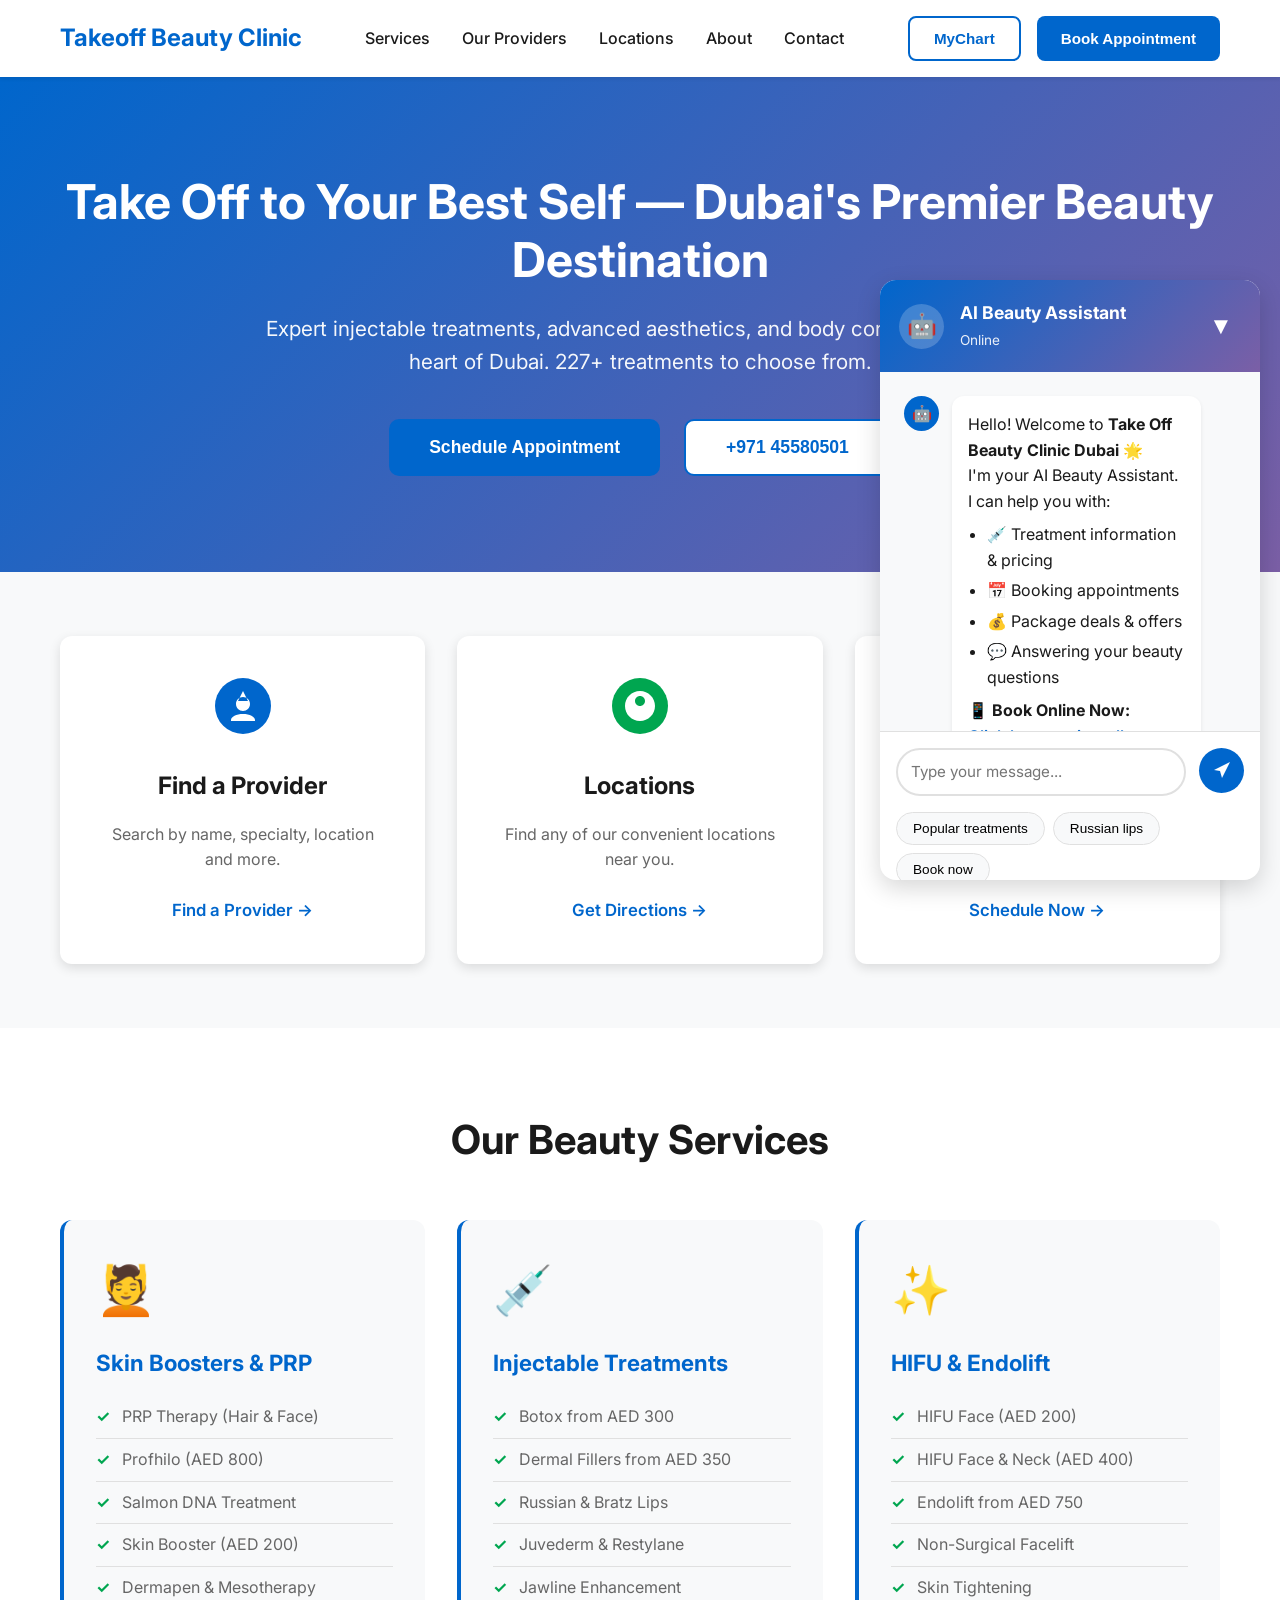
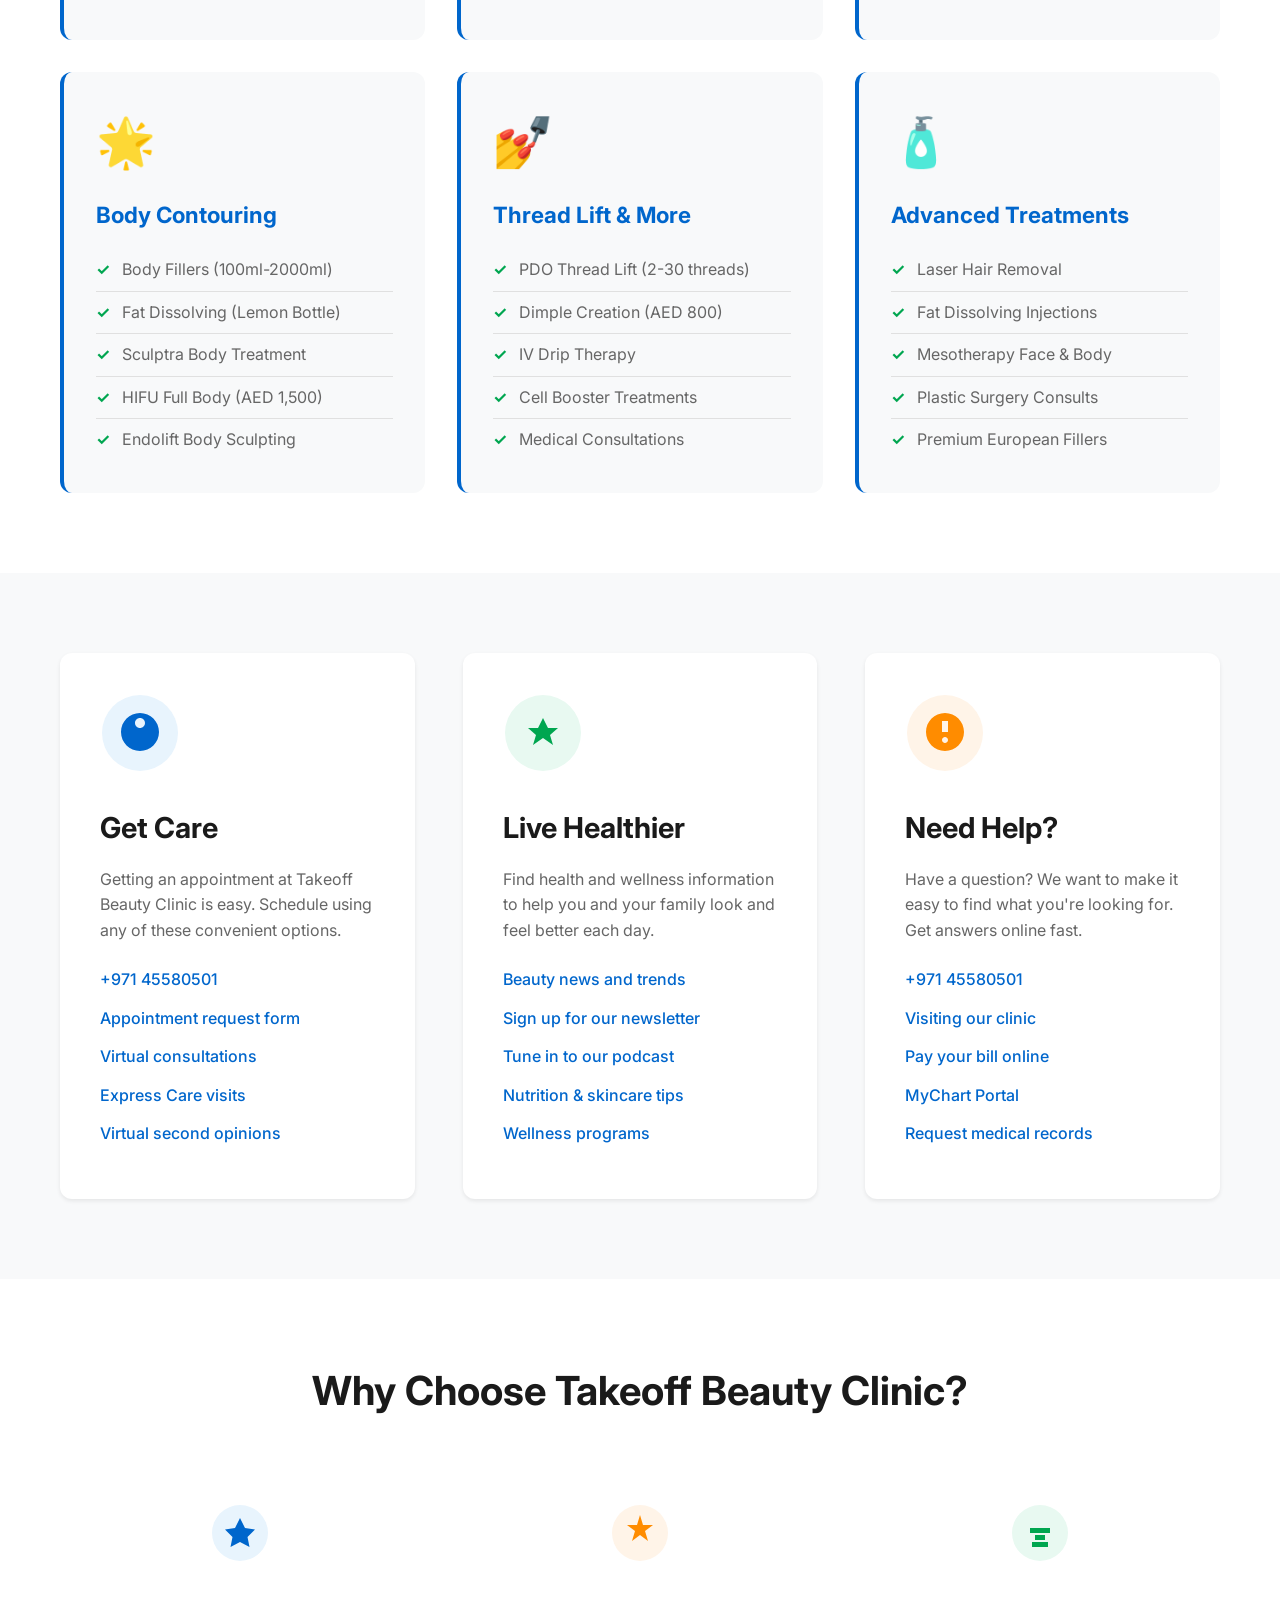
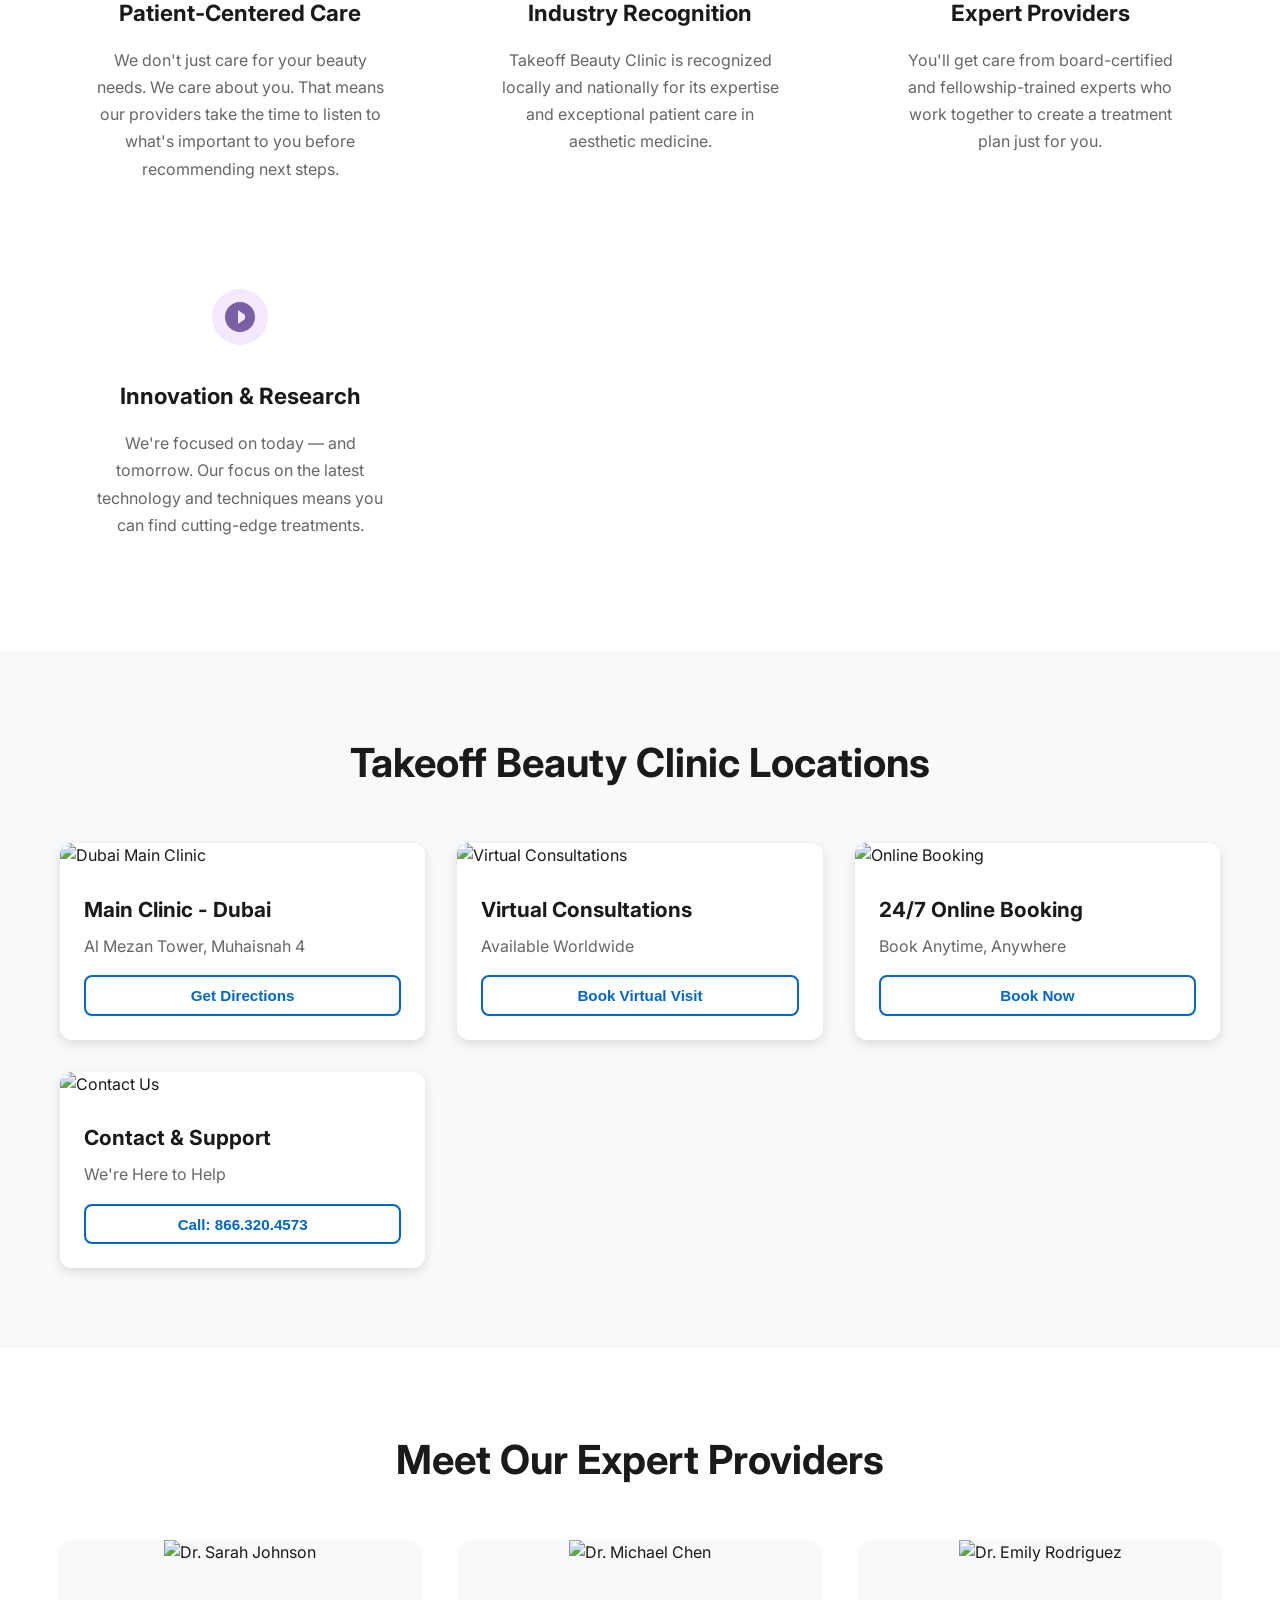
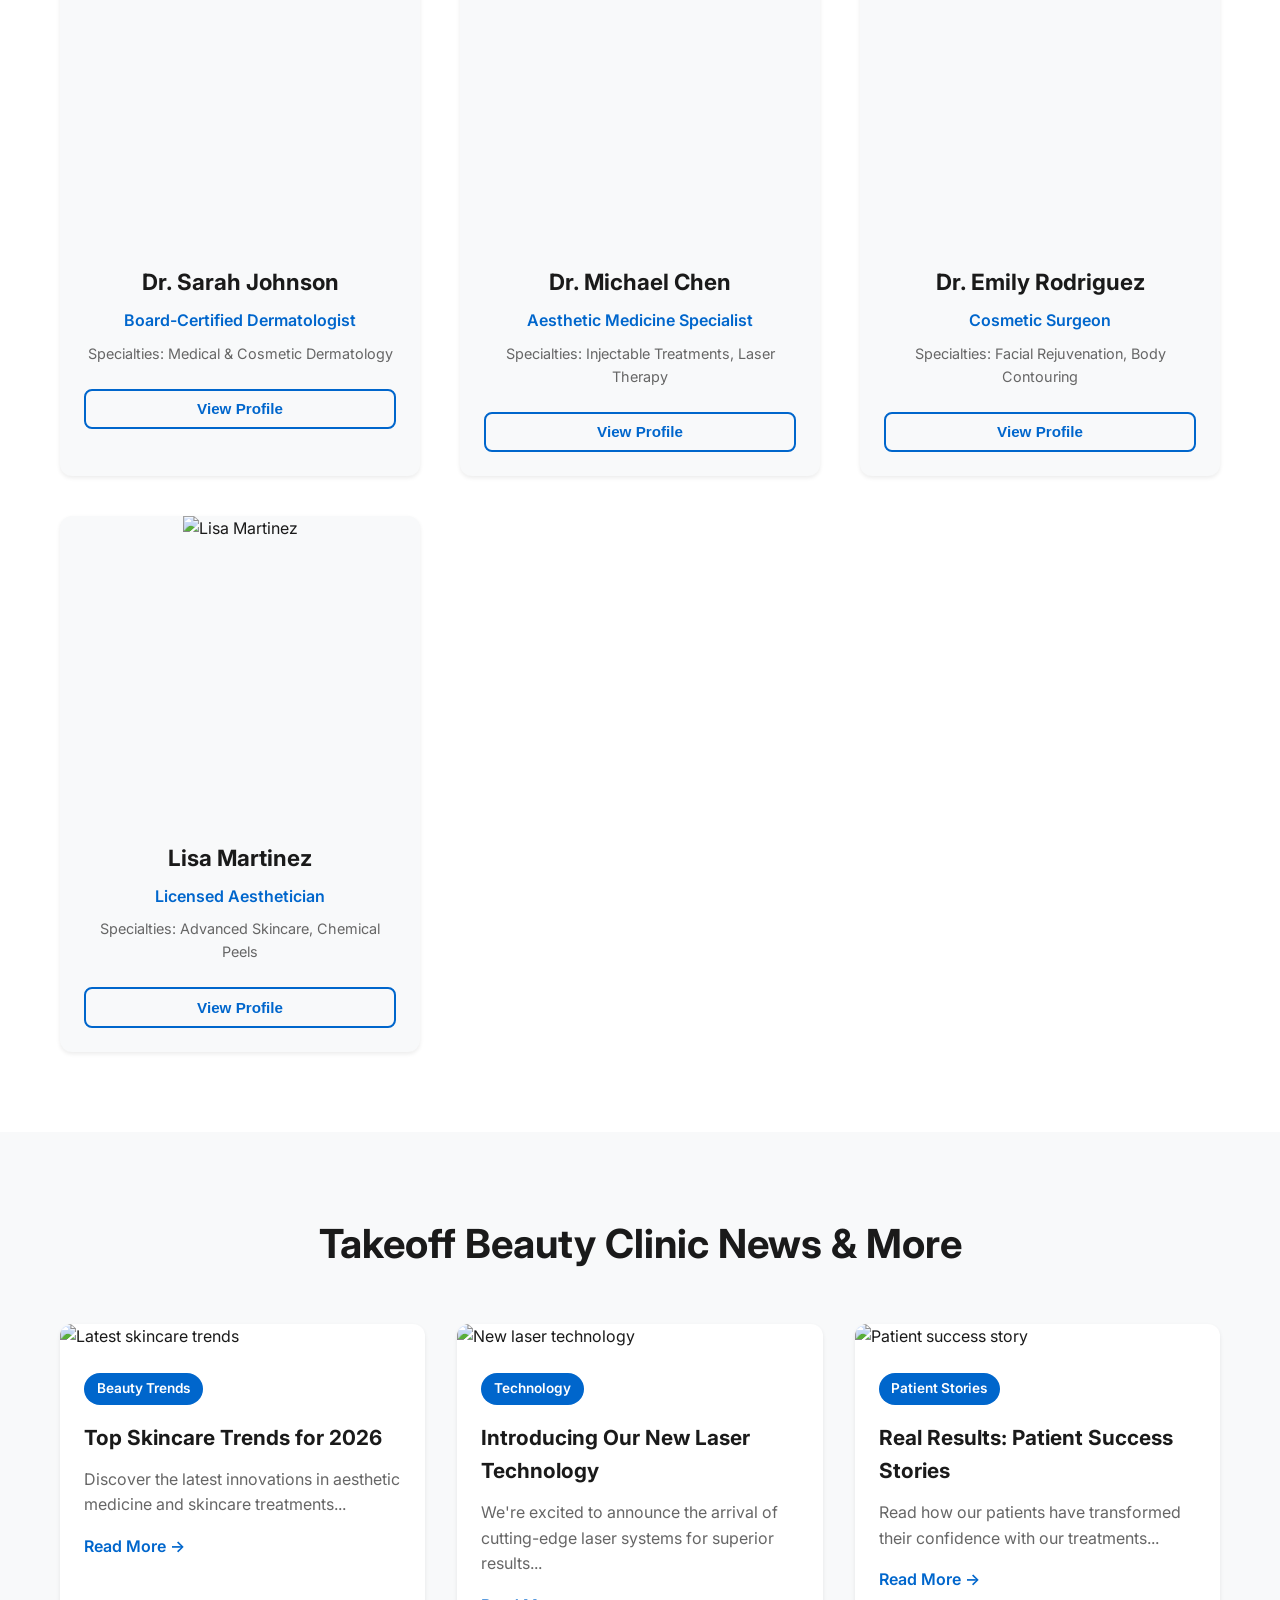
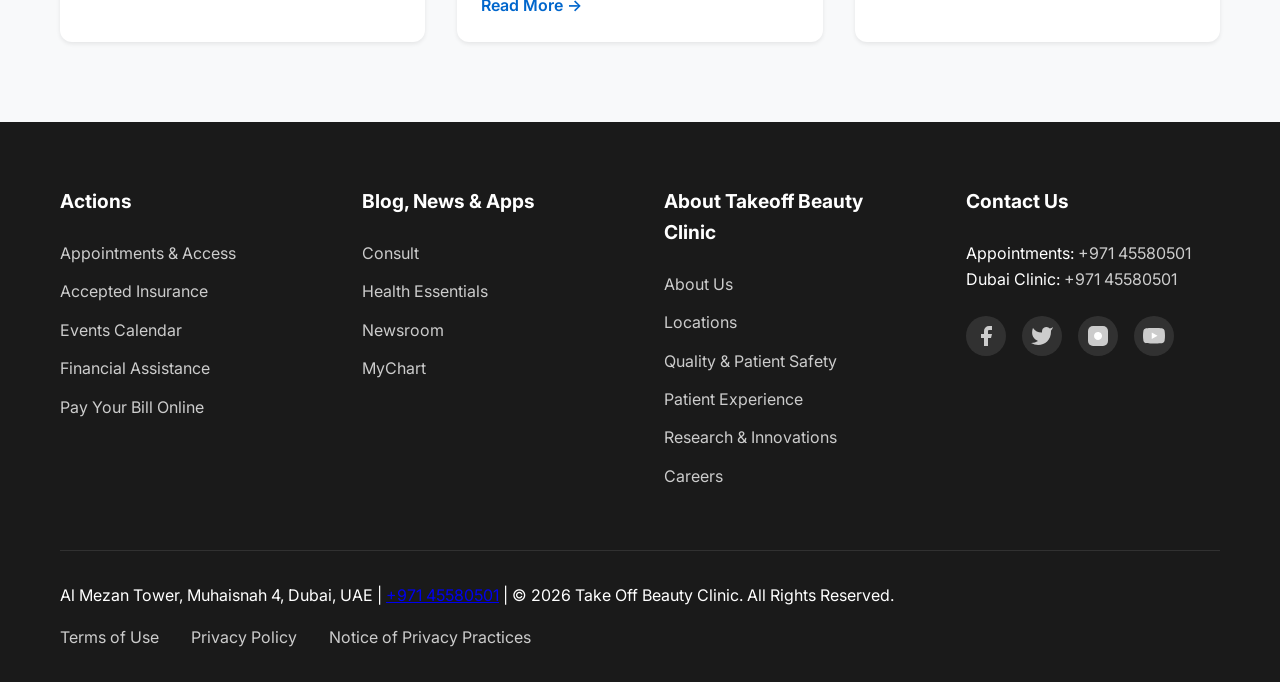
==== index.html @ 8cad39cf "Update phone number to +971 45580501" ====
<!DOCTYPE html>
<html lang="en">
<head>
    <meta charset="UTF-8">
    <meta name="viewport" content="width=device-width, initial-scale=1.0">
    <title>Takeoff Beauty Clinic - We're here when you need us</title>
    <link rel="stylesheet" href="styles.css">
    <link rel="preconnect" href="https://fonts.googleapis.com">
    <link rel="preconnect" href="https://fonts.gstatic.com" crossorigin>
    <link href="https://fonts.googleapis.com/css2?family=Inter:wght@300;400;500;600;700&display=swap" rel="stylesheet">
</head>
<body>
    <!-- Header -->
    <header class="header">
        <div class="container">
            <div class="header-content">
                <div class="logo">
                    <h1>Takeoff Beauty Clinic</h1>
                </div>
                <nav class="nav">
                    <ul>
                        <li><a href="#services">Services</a></li>
                        <li><a href="#providers">Our Providers</a></li>
                        <li><a href="#locations">Locations</a></li>
                        <li><a href="#about">About</a></li>
                        <li><a href="#contact">Contact</a></li>
                    </ul>
                </nav>
                <div class="header-actions">
                    <button class="btn-secondary" onclick="openMyChart()">MyChart</button>
                    <button class="btn-primary" onclick="openAppointmentForm()">Book Appointment</button>
                </div>
                <button class="mobile-menu-toggle" onclick="toggleMobileMenu()">
                    <span></span>
                    <span></span>
                    <span></span>
                </button>
            </div>
        </div>
    </header>

    <!-- Hero Section -->
    <section class="hero">
        <div class="container">
            <div class="hero-content">
                <h2 class="hero-title">Take Off to Your Best Self — Dubai's Premier Beauty Destination</h2>
                <p class="hero-subtitle">Expert injectable treatments, advanced aesthetics, and body contouring in the heart of Dubai. 227+ treatments to choose from.</p>
                <div class="hero-actions">
                    <button class="btn-primary-large" onclick="openAppointmentForm()">Schedule Appointment</button>
                    <button class="btn-secondary-large" onclick="callClinic()">+971 45580501</button>
                </div>
            </div>
        </div>
    </section>

    <!-- Quick Access Cards -->
    <section class="quick-access">
        <div class="container">
            <div class="cards-grid">
                <div class="access-card">
                    <div class="card-icon">
                        <svg width="60" height="60" viewBox="0 0 60 60" fill="none">
                            <circle cx="30" cy="30" r="28" fill="#0066CC"/>
                            <path d="M30 15L35 25H25L30 15Z M30 35C33.866 35 37 31.866 37 28C37 24.134 33.866 21 30 21C26.134 21 23 24.134 23 28C23 31.866 26.134 35 30 35Z M30 38C23.373 38 18 40.686 18 44V45H42V44C42 40.686 36.627 38 30 38Z" fill="white"/>
                        </svg>
                    </div>
                    <h3>Find a Provider</h3>
                    <p>Search by name, specialty, location and more.</p>
                    <a href="#providers" class="card-link">Find a Provider →</a>
                </div>

                <div class="access-card">
                    <div class="card-icon">
                        <svg width="60" height="60" viewBox="0 0 60 60" fill="none">
                            <circle cx="30" cy="30" r="28" fill="#00A650"/>
                            <path d="M30 15C21.716 15 15 21.716 15 30C15 38.284 21.716 45 30 45C38.284 45 45 38.284 45 30C45 21.716 38.284 15 30 15ZM30 20C32.761 20 35 22.239 35 25C35 27.761 32.761 30 30 30C27.239 30 25 27.761 25 25C25 22.239 27.239 20 30 20Z" fill="white"/>
                        </svg>
                    </div>
                    <h3>Locations</h3>
                    <p>Find any of our convenient locations near you.</p>
                    <a href="#locations" class="card-link">Get Directions →</a>
                </div>

                <div class="access-card">
                    <div class="card-icon">
                        <svg width="60" height="60" viewBox="0 0 60 60" fill="none">
                            <circle cx="30" cy="30" r="28" fill="#7B5FA6"/>
                            <path d="M25 18H35C36.105 18 37 18.895 37 20V40C37 41.105 36.105 42 35 42H25C23.895 42 23 41.105 23 40V20C23 18.895 23.895 18 25 18ZM30 38C31.105 38 32 37.105 32 36C32 34.895 31.105 34 30 34C28.895 34 28 34.895 28 36C28 37.105 28.895 38 30 38Z" fill="white"/>
                        </svg>
                    </div>
                    <h3>Appointments</h3>
                    <p>Get the in-person or virtual care you need.</p>
                    <a href="#" class="card-link" onclick="openAppointmentForm()">Schedule Now →</a>
                </div>
            </div>
        </div>
    </section>

    <!-- Services Section -->
    <section id="services" class="services-section">
        <div class="container">
            <h2 class="section-title">Our Beauty Services</h2>
            <div class="services-grid">
                <div class="service-card">
                    <div class="service-icon">💆</div>
                    <h3>Skin Boosters & PRP</h3>
                    <ul>
                        <li>PRP Therapy (Hair & Face)</li>
                        <li>Profhilo (AED 800)</li>
                        <li>Salmon DNA Treatment</li>
                        <li>Skin Booster (AED 200)</li>
                        <li>Dermapen & Mesotherapy</li>
                    </ul>
                </div>

                <div class="service-card">
                    <div class="service-icon">💉</div>
                    <h3>Injectable Treatments</h3>
                    <ul>
                        <li>Botox from AED 300</li>
                        <li>Dermal Fillers from AED 350</li>
                        <li>Russian & Bratz Lips</li>
                        <li>Juvederm & Restylane</li>
                        <li>Jawline Enhancement</li>
                    </ul>
                </div>

                <div class="service-card">
                    <div class="service-icon">✨</div>
                    <h3>HIFU & Endolift</h3>
                    <ul>
                        <li>HIFU Face (AED 200)</li>
                        <li>HIFU Face & Neck (AED 400)</li>
                        <li>Endolift from AED 750</li>
                        <li>Non-Surgical Facelift</li>
                        <li>Skin Tightening</li>
                    </ul>
                </div>

                <div class="service-card">
                    <div class="service-icon">🌟</div>
                    <h3>Body Contouring</h3>
                    <ul>
                        <li>Body Fillers (100ml-2000ml)</li>
                        <li>Fat Dissolving (Lemon Bottle)</li>
                        <li>Sculptra Body Treatment</li>
                        <li>HIFU Full Body (AED 1,500)</li>
                        <li>Endolift Body Sculpting</li>
                    </ul>
                </div>

                <div class="service-card">
                    <div class="service-icon">💅</div>
                    <h3>Thread Lift & More</h3>
                    <ul>
                        <li>PDO Thread Lift (2-30 threads)</li>
                        <li>Dimple Creation (AED 800)</li>
                        <li>IV Drip Therapy</li>
                        <li>Cell Booster Treatments</li>
                        <li>Medical Consultations</li>
                    </ul>
                </div>

                <div class="service-card">
                    <div class="service-icon">🧴</div>
                    <h3>Advanced Treatments</h3>
                    <ul>
                        <li>Laser Hair Removal</li>
                        <li>Fat Dissolving Injections</li>
                        <li>Mesotherapy Face & Body</li>
                        <li>Plastic Surgery Consults</li>
                        <li>Premium European Fillers</li>
                    </ul>
                </div>
            </div>
        </div>
    </section>

    <!-- Care Options Section -->
    <section class="care-options">
        <div class="container">
            <div class="care-grid">
                <div class="care-card">
                    <div class="care-icon appointments">
                        <svg width="80" height="80" viewBox="0 0 80 80" fill="none">
                            <circle cx="40" cy="40" r="38" fill="#E8F4FD"/>
                            <path d="M40 20C29.507 20 21 28.507 21 39C21 49.493 29.507 58 40 58C50.493 58 59 49.493 59 39C59 28.507 50.493 20 40 20ZM40 25C42.761 25 45 27.239 45 30C45 32.761 42.761 35 40 35C37.239 35 35 32.761 35 30C35 27.239 37.239 25 40 25Z" fill="#0066CC"/>
                        </svg>
                    </div>
                    <h3>Get Care</h3>
                    <p>Getting an appointment at Takeoff Beauty Clinic is easy. Schedule using any of these convenient options.</p>
                    <ul class="care-links">
                        <li><a href="tel:+971455805011">+971 45580501</a></li>
                        <li><a href="#" onclick="openAppointmentForm()">Appointment request form</a></li>
                        <li><a href="#virtual">Virtual consultations</a></li>
                        <li><a href="#express">Express Care visits</a></li>
                        <li><a href="#second-opinion">Virtual second opinions</a></li>
                    </ul>
                </div>

                <div class="care-card">
                    <div class="care-icon health">
                        <svg width="80" height="80" viewBox="0 0 80 80" fill="none">
                            <circle cx="40" cy="40" r="38" fill="#E8F9F1"/>
                            <path d="M40 25L45 35L55 35L47 42L50 52L40 45L30 52L33 42L25 35L35 35L40 25Z" fill="#00A650"/>
                        </svg>
                    </div>
                    <h3>Live Healthier</h3>
                    <p>Find health and wellness information to help you and your family look and feel better each day.</p>
                    <ul class="care-links">
                        <li><a href="#blog">Beauty news and trends</a></li>
                        <li><a href="#newsletter">Sign up for our newsletter</a></li>
                        <li><a href="#podcast">Tune in to our podcast</a></li>
                        <li><a href="#nutrition">Nutrition & skincare tips</a></li>
                        <li><a href="#wellness">Wellness programs</a></li>
                    </ul>
                </div>

                <div class="care-card">
                    <div class="care-icon help">
                        <svg width="80" height="80" viewBox="0 0 80 80" fill="none">
                            <circle cx="40" cy="40" r="38" fill="#FFF4E8"/>
                            <path d="M40 20C29.507 20 21 28.507 21 39C21 49.493 29.507 58 40 58C50.493 58 59 49.493 59 39C59 28.507 50.493 20 40 20ZM40 50C38.343 50 37 48.657 37 47C37 45.343 38.343 44 40 44C41.657 44 43 45.343 43 47C43 48.657 41.657 50 40 50ZM43 39H37V28H43V39Z" fill="#FF8C00"/>
                        </svg>
                    </div>
                    <h3>Need Help?</h3>
                    <p>Have a question? We want to make it easy to find what you're looking for. Get answers online fast.</p>
                    <ul class="care-links">
                        <li><a href="tel:+971455805011">+971 45580501</a></li>
                        <li><a href="#visit">Visiting our clinic</a></li>
                        <li><a href="#payment">Pay your bill online</a></li>
                        <li><a href="#mychart">MyChart Portal</a></li>
                        <li><a href="#records">Request medical records</a></li>
                    </ul>
                </div>
            </div>
        </div>
    </section>

    <!-- Why Choose Us Section -->
    <section class="why-choose">
        <div class="container">
            <h2 class="section-title">Why Choose Takeoff Beauty Clinic?</h2>
            <div class="features-grid">
                <div class="feature-card">
                    <div class="feature-icon">
                        <svg width="60" height="60" viewBox="0 0 60 60" fill="none">
                            <circle cx="30" cy="30" r="28" fill="#E8F4FD"/>
                            <path d="M30 15L35 25L45 26.5L37.5 34L39.5 44L30 39L20.5 44L22.5 34L15 26.5L25 25L30 15Z" fill="#0066CC"/>
                        </svg>
                    </div>
                    <h3>Patient-Centered Care</h3>
                    <p>We don't just care for your beauty needs. We care about you. That means our providers take the time to listen to what's important to you before recommending next steps.</p>
                </div>

                <div class="feature-card">
                    <div class="feature-icon">
                        <svg width="60" height="60" viewBox="0 0 60 60" fill="none">
                            <circle cx="30" cy="30" r="28" fill="#FFF4E8"/>
                            <path d="M30 12L33 22H43L35 28L38 38L30 32L22 38L25 28L17 22H27L30 12Z" fill="#FF8C00"/>
                        </svg>
                    </div>
                    <h3>Industry Recognition</h3>
                    <p>Takeoff Beauty Clinic is recognized locally and nationally for its expertise and exceptional patient care in aesthetic medicine.</p>
                </div>

                <div class="feature-card">
                    <div class="feature-icon">
                        <svg width="60" height="60" viewBox="0 0 60 60" fill="none">
                            <circle cx="30" cy="30" r="28" fill="#E8F9F1"/>
                            <path d="M20 25H40V30H20V25ZM25 32H35V37H25V32ZM22 39H38V44H22V39Z" fill="#00A650"/>
                        </svg>
                    </div>
                    <h3>Expert Providers</h3>
                    <p>You'll get care from board-certified and fellowship-trained experts who work together to create a treatment plan just for you.</p>
                </div>

                <div class="feature-card">
                    <div class="feature-icon">
                        <svg width="60" height="60" viewBox="0 0 60 60" fill="none">
                            <circle cx="30" cy="30" r="28" fill="#F3E8FD"/>
                            <path d="M30 15C21.716 15 15 21.716 15 30C15 38.284 21.716 45 30 45C38.284 45 45 38.284 45 30C45 21.716 38.284 15 30 15ZM35 32L28 37V23L35 28V32Z" fill="#7B5FA6"/>
                        </svg>
                    </div>
                    <h3>Innovation & Research</h3>
                    <p>We're focused on today — and tomorrow. Our focus on the latest technology and techniques means you can find cutting-edge treatments.</p>
                </div>
            </div>
        </div>
    </section>

    <!-- Locations Section -->
    <section id="locations" class="locations-section">
        <div class="container">
            <h2 class="section-title">Takeoff Beauty Clinic Locations</h2>
            <div class="locations-grid">
                <div class="location-card">
                    <img src="https://images.unsplash.com/photo-1512453979798-5ea266f8880c?w=400&h=300&fit=crop" alt="Dubai Main Clinic">
                    <h3>Main Clinic - Dubai</h3>
                    <p>Al Mezan Tower, Muhaisnah 4</p>
                    <button class="btn-outline" onclick="window.open('https://maps.google.com/?q=Al+Mezan+Tower+Muhaisnah+4+Dubai')">Get Directions</button>
                </div>

                <div class="location-card">
                    <img src="https://images.unsplash.com/photo-1582407947304-fd86f028f716?w=400&h=300&fit=crop" alt="Virtual Consultations">
                    <h3>Virtual Consultations</h3>
                    <p>Available Worldwide</p>
                    <button class="btn-outline" onclick="window.open('https://www.fresha.com/book-now/confident-k2us4vvg/all-offer?share=true&pId=724577')">Book Virtual Visit</button>
                </div>

                <div class="location-card">
                    <img src="https://images.unsplash.com/photo-1519494026892-80bbd2d6fd0d?w=400&h=300&fit=crop" alt="Online Booking">
                    <h3>24/7 Online Booking</h3>
                    <p>Book Anytime, Anywhere</p>
                    <button class="btn-outline" onclick="window.open('https://www.fresha.com/book-now/confident-k2us4vvg/all-offer?share=true&pId=724577')">Book Now</button>
                </div>

                <div class="location-card">
                    <img src="https://images.unsplash.com/photo-1556742049-0cfed4f6a45d?w=400&h=300&fit=crop" alt="Contact Us">
                    <h3>Contact & Support</h3>
                    <p>We're Here to Help</p>
                    <button class="btn-outline" onclick="window.location.href='tel:8663204573'">Call: 866.320.4573</button>
                </div>
            </div>
        </div>
    </section>

    <!-- Providers Section -->
    <section id="providers" class="providers-section">
        <div class="container">
            <h2 class="section-title">Meet Our Expert Providers</h2>
            <div class="providers-grid">
                <div class="provider-card">
                    <div class="provider-image">
                        <img src="https://images.unsplash.com/photo-1559839734-2b71ea197ec2?w=300&h=300&fit=crop" alt="Dr. Sarah Johnson">
                    </div>
                    <h3>Dr. Sarah Johnson</h3>
                    <p class="provider-title">Board-Certified Dermatologist</p>
                    <p class="provider-specialty">Specialties: Medical & Cosmetic Dermatology</p>
                    <button class="btn-outline">View Profile</button>
                </div>

                <div class="provider-card">
                    <div class="provider-image">
                        <img src="https://images.unsplash.com/photo-1612349317150-e413f6a5b16d?w=300&h=300&fit=crop" alt="Dr. Michael Chen">
                    </div>
                    <h3>Dr. Michael Chen</h3>
                    <p class="provider-title">Aesthetic Medicine Specialist</p>
                    <p class="provider-specialty">Specialties: Injectable Treatments, Laser Therapy</p>
                    <button class="btn-outline">View Profile</button>
                </div>

                <div class="provider-card">
                    <div class="provider-image">
                        <img src="https://images.unsplash.com/photo-1594824476967-48c8b964273f?w=300&h=300&fit=crop" alt="Dr. Emily Rodriguez">
                    </div>
                    <h3>Dr. Emily Rodriguez</h3>
                    <p class="provider-title">Cosmetic Surgeon</p>
                    <p class="provider-specialty">Specialties: Facial Rejuvenation, Body Contouring</p>
                    <button class="btn-outline">View Profile</button>
                </div>

                <div class="provider-card">
                    <div class="provider-image">
                        <img src="https://images.unsplash.com/photo-1622253692010-333f2da6031d?w=300&h=300&fit=crop" alt="Lisa Martinez">
                    </div>
                    <h3>Lisa Martinez</h3>
                    <p class="provider-title">Licensed Aesthetician</p>
                    <p class="provider-specialty">Specialties: Advanced Skincare, Chemical Peels</p>
                    <button class="btn-outline">View Profile</button>
                </div>
            </div>
        </div>
    </section>

    <!-- News Section -->
    <section class="news-section">
        <div class="container">
            <h2 class="section-title">Takeoff Beauty Clinic News & More</h2>
            <div class="news-grid">
                <article class="news-card">
                    <img src="https://images.unsplash.com/photo-1570172619644-dfd03ed5d881?w=400&h=250&fit=crop" alt="Latest skincare trends">
                    <div class="news-content">
                        <span class="news-category">Beauty Trends</span>
                        <h3>Top Skincare Trends for 2026</h3>
                        <p>Discover the latest innovations in aesthetic medicine and skincare treatments...</p>
                        <a href="#" class="news-link">Read More →</a>
                    </div>
                </article>

                <article class="news-card">
                    <img src="https://images.unsplash.com/photo-1552693673-1bf958298935?w=400&h=250&fit=crop" alt="New laser technology">
                    <div class="news-content">
                        <span class="news-category">Technology</span>
                        <h3>Introducing Our New Laser Technology</h3>
                        <p>We're excited to announce the arrival of cutting-edge laser systems for superior results...</p>
                        <a href="#" class="news-link">Read More →</a>
                    </div>
                </article>

                <article class="news-card">
                    <img src="https://images.unsplash.com/photo-1512290923902-8a9f81dc236c?w=400&h=250&fit=crop" alt="Patient success story">
                    <div class="news-content">
                        <span class="news-category">Patient Stories</span>
                        <h3>Real Results: Patient Success Stories</h3>
                        <p>Read how our patients have transformed their confidence with our treatments...</p>
                        <a href="#" class="news-link">Read More →</a>
                    </div>
                </article>
            </div>
        </div>
    </section>

    <!-- Footer -->
    <footer class="footer">
        <div class="container">
            <div class="footer-grid">
                <div class="footer-column">
                    <h4>Actions</h4>
                    <ul>
                        <li><a href="#appointments">Appointments & Access</a></li>
                        <li><a href="#insurance">Accepted Insurance</a></li>
                        <li><a href="#events">Events Calendar</a></li>
                        <li><a href="#financial">Financial Assistance</a></li>
                        <li><a href="#payment">Pay Your Bill Online</a></li>
                    </ul>
                </div>

                <div class="footer-column">
                    <h4>Blog, News & Apps</h4>
                    <ul>
                        <li><a href="#consult">Consult</a></li>
                        <li><a href="#health">Health Essentials</a></li>
                        <li><a href="#newsroom">Newsroom</a></li>
                        <li><a href="#mychart">MyChart</a></li>
                    </ul>
                </div>

                <div class="footer-column">
                    <h4>About Takeoff Beauty Clinic</h4>
                    <ul>
                        <li><a href="#about">About Us</a></li>
                        <li><a href="#locations">Locations</a></li>
                        <li><a href="#quality">Quality & Patient Safety</a></li>
                        <li><a href="#experience">Patient Experience</a></li>
                        <li><a href="#research">Research & Innovations</a></li>
                        <li><a href="#careers">Careers</a></li>
                    </ul>
                </div>

                <div class="footer-column">
                    <h4>Contact Us</h4>
                    <p>Appointments: <a href="tel:+971455805011">+971 45580501</a></p>
                    <p>Dubai Clinic: <a href="tel:+971455805011">+971 45580501</a></p>
                    <div class="social-links">
                        <a href="#" aria-label="Facebook">
                            <svg width="24" height="24" viewBox="0 0 24 24" fill="currentColor">
                                <path d="M18 2h-3a5 5 0 00-5 5v3H7v4h3v8h4v-8h3l1-4h-4V7a1 1 0 011-1h3z"/>
                            </svg>
                        </a>
                        <a href="#" aria-label="Twitter">
                            <svg width="24" height="24" viewBox="0 0 24 24" fill="currentColor">
                                <path d="M23 3a10.9 10.9 0 01-3.14 1.53 4.48 4.48 0 00-7.86 3v1A10.66 10.66 0 013 4s-4 9 5 13a11.64 11.64 0 01-7 2c9 5 20 0 20-11.5a4.5 4.5 0 00-.08-.83A7.72 7.72 0 0023 3z"/>
                            </svg>
                        </a>
                        <a href="#" aria-label="Instagram">
                            <svg width="24" height="24" viewBox="0 0 24 24" fill="currentColor">
                                <rect x="2" y="2" width="20" height="20" rx="5" ry="5"/>
                                <path d="M16 11.37A4 4 0 1112.63 8 4 4 0 0116 11.37z" fill="white"/>
                                <line x1="17.5" y1="6.5" x2="17.51" y2="6.5" stroke="white" stroke-width="2"/>
                            </svg>
                        </a>
                        <a href="#" aria-label="YouTube">
                            <svg width="24" height="24" viewBox="0 0 24 24" fill="currentColor">
                                <path d="M22.54 6.42a2.78 2.78 0 00-1.94-2C18.88 4 12 4 12 4s-6.88 0-8.6.46a2.78 2.78 0 00-1.94 2A29 29 0 001 11.75a29 29 0 00.46 5.33A2.78 2.78 0 003.4 19c1.72.46 8.6.46 8.6.46s6.88 0 8.6-.46a2.78 2.78 0 001.94-2 29 29 0 00.46-5.25 29 29 0 00-.46-5.33z"/>
                                <polygon points="9.75 15.02 15.5 11.75 9.75 8.48 9.75 15.02" fill="white"/>
                            </svg>
                        </a>
                    </div>
                </div>
            </div>
            
            <div class="footer-bottom">
                <p>Al Mezan Tower, Muhaisnah 4, Dubai, UAE | <a href="tel:+971455805011">+971 45580501</a> | &copy; 2026 Take Off Beauty Clinic. All Rights Reserved.</p>
                <div class="footer-legal">
                    <a href="#terms">Terms of Use</a>
                    <a href="#privacy">Privacy Policy</a>
                    <a href="#notice">Notice of Privacy Practices</a>
                </div>
            </div>
        </div>
    </footer>

    <!-- Appointment Modal -->
    <div id="appointmentModal" class="modal">
        <div class="modal-content">
            <span class="close" onclick="closeAppointmentForm()">&times;</span>
            <h2>Request an Appointment</h2>
            <form id="appointmentForm" onsubmit="handleAppointmentSubmit(event)">
                <div class="form-group">
                    <label for="name">Full Name *</label>
                    <input type="text" id="name" name="name" required>
                </div>
                
                <div class="form-group">
                    <label for="email">Email *</label>
                    <input type="email" id="email" name="email" required>
                </div>
                
                <div class="form-group">
                    <label for="phone">Phone Number *</label>
                    <input type="tel" id="phone" name="phone" required>
                </div>
                
                <div class="form-group">
                    <label for="service">Service Interested In *</label>
                    <select id="service" name="service" required>
                        <option value="">Select a service</option>
                        <option value="facial">Facial Treatments</option>
                        <option value="injectable">Injectable Treatments</option>
                        <option value="laser">Laser & Light Therapy</option>
                        <option value="body">Body Contouring</option>
                        <option value="medical">Medical Aesthetics</option>
                        <option value="skincare">Skincare Treatments</option>
                        <option value="consultation">General Consultation</option>
                    </select>
                </div>
                
                <div class="form-group">
                    <label for="date">Preferred Date</label>
                    <input type="date" id="date" name="date">
                </div>
                
                <div class="form-group">
                    <label for="message">Additional Notes</label>
                    <textarea id="message" name="message" rows="4"></textarea>
                </div>
                
                <button type="submit" class="btn-primary">Submit Request</button>
            </form>
        </div>
    </div>

    <!-- AI Chatbot -->
    <div id="chatbot" class="chatbot">
        <div class="chatbot-header" onclick="toggleChat()">
            <div class="chatbot-header-content">
                <div class="chatbot-avatar">🤖</div>
                <div>
                    <h4>AI Beauty Assistant</h4>
                    <span class="chatbot-status">Online</span>
                </div>
            </div>
            <button class="chatbot-toggle" id="chatToggle">
                <span class="chevron">▼</span>
            </button>
        </div>
        
        <div class="chatbot-body" id="chatbotBody">
            <div class="chat-messages" id="chatMessages">
                <div class="message bot-message">
                    <div class="message-avatar">🤖</div>
                    <div class="message-content">
                        <p>Hello! Welcome to <strong>Take Off Beauty Clinic Dubai</strong> 🌟</p>
                        <p>I'm your AI Beauty Assistant. I can help you with:</p>
                        <ul>
                            <li>💉 Treatment information & pricing</li>
                            <li>📅 Booking appointments</li>
                            <li>💰 Package deals & offers</li>
                            <li>💬 Answering your beauty questions</li>
                        </ul>
                        <p><strong>📱 Book Online Now:</strong><br>
                        <a href="https://www.fresha.com/book-now/confident-k2us4vvg/all-offer?share=true&pId=724577" target="_blank" style="color: #0066CC; font-weight: 600;">Click here to view all services & book instantly</a></p>
                        <p>How can I assist you today? 😊</p>
                    </div>
                </div>
            </div>
            
            <div class="chat-input-container">
                <input 
                    type="text" 
                    id="chatInput" 
                    class="chat-input" 
                    placeholder="Type your message..."
                    onkeypress="handleChatKeyPress(event)"
                >
                <button class="chat-send-btn" onclick="sendMessage()">
                    <svg width="20" height="20" viewBox="0 0 20 20" fill="currentColor">
                        <path d="M2 10L18 2L10 18L8 11L2 10Z"/>
                    </svg>
                </button>
            </div>
            
            <div class="quick-questions">
                <button class="quick-btn" onclick="askQuickQuestion('What are your most popular treatments?')">Popular treatments</button>
                <button class="quick-btn" onclick="askQuickQuestion('Russian lips pricing')">Russian lips</button>
                <button class="quick-btn" onclick="askQuickQuestion('Book appointment')">Book now</button>
            </div>
        </div>
    </div>

    <script src="script.js"></script>
</body>
</html>
---- styles.css ----
/* Reset and Base Styles */
* {
    margin: 0;
    padding: 0;
    box-sizing: border-box;
}

:root {
    --primary-color: #0066CC;
    --secondary-color: #00A650;
    --accent-color: #7B5FA6;
    --warning-color: #FF8C00;
    --dark-text: #1a1a1a;
    --light-text: #666666;
    --border-color: #e0e0e0;
    --background-light: #f8f9fa;
    --white: #ffffff;
    --shadow-sm: 0 2px 4px rgba(0,0,0,0.08);
    --shadow-md: 0 4px 12px rgba(0,0,0,0.12);
    --shadow-lg: 0 8px 24px rgba(0,0,0,0.16);
}

body {
    font-family: 'Inter', -apple-system, BlinkMacSystemFont, 'Segoe UI', Roboto, Oxygen, Ubuntu, sans-serif;
    color: var(--dark-text);
    line-height: 1.6;
    overflow-x: hidden;
}

.container {
    max-width: 1200px;
    margin: 0 auto;
    padding: 0 20px;
}

/* Header Styles */
.header {
    background: var(--white);
    box-shadow: var(--shadow-sm);
    position: sticky;
    top: 0;
    z-index: 1000;
    padding: 1rem 0;
}

.header-content {
    display: flex;
    justify-content: space-between;
    align-items: center;
}

.logo h1 {
    font-size: 1.5rem;
    color: var(--primary-color);
    font-weight: 700;
}

.nav ul {
    display: flex;
    list-style: none;
    gap: 2rem;
}

.nav a {
    text-decoration: none;
    color: var(--dark-text);
    font-weight: 500;
    transition: color 0.3s;
}

.nav a:hover {
    color: var(--primary-color);
}

.header-actions {
    display: flex;
    gap: 1rem;
}

.mobile-menu-toggle {
    display: none;
    flex-direction: column;
    gap: 5px;
    background: none;
    border: none;
    cursor: pointer;
}

.mobile-menu-toggle span {
    width: 25px;
    height: 3px;
    background: var(--dark-text);
    border-radius: 3px;
}

/* Button Styles */
.btn-primary, .btn-secondary, .btn-outline {
    padding: 0.75rem 1.5rem;
    border-radius: 8px;
    font-weight: 600;
    cursor: pointer;
    transition: all 0.3s;
    border: none;
    font-size: 0.95rem;
}

.btn-primary {
    background: var(--primary-color);
    color: var(--white);
}

.btn-primary:hover {
    background: #0052a3;
    transform: translateY(-2px);
    box-shadow: var(--shadow-md);
}

.btn-secondary {
    background: var(--white);
    color: var(--primary-color);
    border: 2px solid var(--primary-color);
}

.btn-secondary:hover {
    background: var(--primary-color);
    color: var(--white);
}

.btn-outline {
    background: transparent;
    color: var(--primary-color);
    border: 2px solid var(--primary-color);
    padding: 0.6rem 1.2rem;
}

.btn-outline:hover {
    background: var(--primary-color);
    color: var(--white);
}

.btn-primary-large, .btn-secondary-large {
    padding: 1rem 2.5rem;
    border-radius: 10px;
    font-weight: 600;
    cursor: pointer;
    transition: all 0.3s;
    border: none;
    font-size: 1.1rem;
}

.btn-primary-large {
    background: var(--primary-color);
    color: var(--white);
}

.btn-primary-large:hover {
    background: #0052a3;
    transform: translateY(-3px);
    box-shadow: var(--shadow-lg);
}

.btn-secondary-large {
    background: var(--white);
    color: var(--primary-color);
    border: 2px solid var(--primary-color);
}

.btn-secondary-large:hover {
    background: var(--primary-color);
    color: var(--white);
}

/* Hero Section */
.hero {
    background: linear-gradient(135deg, #0066CC 0%, #7B5FA6 100%);
    color: var(--white);
    padding: 6rem 0;
    text-align: center;
}

.hero-title {
    font-size: 3rem;
    font-weight: 700;
    margin-bottom: 1.5rem;
    line-height: 1.2;
}

.hero-subtitle {
    font-size: 1.3rem;
    margin-bottom: 2.5rem;
    opacity: 0.95;
    max-width: 800px;
    margin-left: auto;
    margin-right: auto;
}

.hero-actions {
    display: flex;
    gap: 1.5rem;
    justify-content: center;
    flex-wrap: wrap;
}

/* Quick Access Cards */
.quick-access {
    padding: 4rem 0;
    background: var(--background-light);
}

.cards-grid {
    display: grid;
    grid-template-columns: repeat(auto-fit, minmax(300px, 1fr));
    gap: 2rem;
}

.access-card {
    background: var(--white);
    padding: 2.5rem;
    border-radius: 12px;
    box-shadow: var(--shadow-md);
    transition: transform 0.3s, box-shadow 0.3s;
    text-align: center;
}

.access-card:hover {
    transform: translateY(-8px);
    box-shadow: var(--shadow-lg);
}

.card-icon {
    margin-bottom: 1.5rem;
}

.access-card h3 {
    font-size: 1.5rem;
    margin-bottom: 1rem;
    color: var(--dark-text);
}

.access-card p {
    color: var(--light-text);
    margin-bottom: 1.5rem;
}

.card-link {
    color: var(--primary-color);
    text-decoration: none;
    font-weight: 600;
    font-size: 1.05rem;
}

.card-link:hover {
    text-decoration: underline;
}

/* Services Section */
.services-section {
    padding: 5rem 0;
    background: var(--white);
}

.section-title {
    text-align: center;
    font-size: 2.5rem;
    margin-bottom: 3rem;
    color: var(--dark-text);
}

.services-grid {
    display: grid;
    grid-template-columns: repeat(auto-fit, minmax(300px, 1fr));
    gap: 2rem;
}

.service-card {
    background: var(--background-light);
    padding: 2rem;
    border-radius: 12px;
    border-left: 4px solid var(--primary-color);
    transition: all 0.3s;
}

.service-card:hover {
    transform: translateX(8px);
    box-shadow: var(--shadow-md);
}

.service-icon {
    font-size: 3rem;
    margin-bottom: 1rem;
}

.service-card h3 {
    font-size: 1.4rem;
    margin-bottom: 1rem;
    color: var(--primary-color);
}

.service-card ul {
    list-style: none;
    padding-left: 0;
}

.service-card li {
    padding: 0.5rem 0;
    color: var(--light-text);
    border-bottom: 1px solid var(--border-color);
}

.service-card li:last-child {
    border-bottom: none;
}

.service-card li:before {
    content: "✓ ";
    color: var(--secondary-color);
    font-weight: bold;
    margin-right: 0.5rem;
}

/* Care Options Section */
.care-options {
    padding: 5rem 0;
    background: var(--background-light);
}

.care-grid {
    display: grid;
    grid-template-columns: repeat(auto-fit, minmax(350px, 1fr));
    gap: 3rem;
}

.care-card {
    background: var(--white);
    padding: 2.5rem;
    border-radius: 12px;
    box-shadow: var(--shadow-sm);
}

.care-icon {
    margin-bottom: 1.5rem;
}

.care-card h3 {
    font-size: 1.8rem;
    margin-bottom: 1rem;
    color: var(--dark-text);
}

.care-card > p {
    color: var(--light-text);
    margin-bottom: 1.5rem;
}

.care-links {
    list-style: none;
    padding-left: 0;
}

.care-links li {
    margin-bottom: 0.8rem;
}

.care-links a {
    color: var(--primary-color);
    text-decoration: none;
    font-weight: 500;
}

.care-links a:hover {
    text-decoration: underline;
}

/* Why Choose Section */
.why-choose {
    padding: 5rem 0;
    background: var(--white);
}

.features-grid {
    display: grid;
    grid-template-columns: repeat(auto-fit, minmax(280px, 1fr));
    gap: 2.5rem;
}

.feature-card {
    text-align: center;
    padding: 2rem;
}

.feature-icon {
    margin-bottom: 1.5rem;
}

.feature-card h3 {
    font-size: 1.4rem;
    margin-bottom: 1rem;
    color: var(--dark-text);
}

.feature-card p {
    color: var(--light-text);
    line-height: 1.7;
}

/* Locations Section */
.locations-section {
    padding: 5rem 0;
    background: var(--background-light);
}

.locations-grid {
    display: grid;
    grid-template-columns: repeat(auto-fit, minmax(280px, 1fr));
    gap: 2rem;
}

.location-card {
    background: var(--white);
    border-radius: 12px;
    overflow: hidden;
    box-shadow: var(--shadow-md);
    transition: transform 0.3s;
}

.location-card:hover {
    transform: translateY(-8px);
}

.location-card img {
    width: 100%;
    height: 200px;
    object-fit: cover;
}

.location-card h3 {
    padding: 1.5rem 1.5rem 0.5rem;
    font-size: 1.3rem;
    color: var(--dark-text);
}

.location-card p {
    padding: 0 1.5rem 1rem;
    color: var(--light-text);
}

.location-card button {
    margin: 0 1.5rem 1.5rem;
    width: calc(100% - 3rem);
}

/* Providers Section */
.providers-section {
    padding: 5rem 0;
    background: var(--white);
}

.providers-grid {
    display: grid;
    grid-template-columns: repeat(auto-fit, minmax(280px, 1fr));
    gap: 2.5rem;
}

.provider-card {
    background: var(--background-light);
    border-radius: 12px;
    overflow: hidden;
    box-shadow: var(--shadow-sm);
    transition: all 0.3s;
    text-align: center;
}

.provider-card:hover {
    box-shadow: var(--shadow-lg);
    transform: translateY(-5px);
}

.provider-image {
    width: 100%;
    height: 300px;
    overflow: hidden;
}

.provider-image img {
    width: 100%;
    height: 100%;
    object-fit: cover;
}

.provider-card h3 {
    padding: 1.5rem 1.5rem 0.5rem;
    font-size: 1.4rem;
    color: var(--dark-text);
}

.provider-title {
    padding: 0 1.5rem;
    color: var(--primary-color);
    font-weight: 600;
    margin-bottom: 0.5rem;
}

.provider-specialty {
    padding: 0 1.5rem 1.5rem;
    color: var(--light-text);
    font-size: 0.9rem;
}

.provider-card button {
    margin: 0 1.5rem 1.5rem;
    width: calc(100% - 3rem);
}

/* News Section */
.news-section {
    padding: 5rem 0;
    background: var(--background-light);
}

.news-grid {
    display: grid;
    grid-template-columns: repeat(auto-fit, minmax(320px, 1fr));
    gap: 2rem;
}

.news-card {
    background: var(--white);
    border-radius: 12px;
    overflow: hidden;
    box-shadow: var(--shadow-sm);
    transition: all 0.3s;
}

.news-card:hover {
    box-shadow: var(--shadow-lg);
    transform: translateY(-5px);
}

.news-card img {
    width: 100%;
    height: 200px;
    object-fit: cover;
}

.news-content {
    padding: 1.5rem;
}

.news-category {
    display: inline-block;
    background: var(--primary-color);
    color: var(--white);
    padding: 0.3rem 0.8rem;
    border-radius: 20px;
    font-size: 0.85rem;
    font-weight: 600;
    margin-bottom: 1rem;
}

.news-card h3 {
    font-size: 1.3rem;
    margin-bottom: 0.8rem;
    color: var(--dark-text);
}

.news-card p {
    color: var(--light-text);
    margin-bottom: 1rem;
}

.news-link {
    color: var(--primary-color);
    text-decoration: none;
    font-weight: 600;
}

.news-link:hover {
    text-decoration: underline;
}

/* Footer */
.footer {
    background: #1a1a1a;
    color: var(--white);
    padding: 4rem 0 2rem;
}

.footer-grid {
    display: grid;
    grid-template-columns: repeat(auto-fit, minmax(250px, 1fr));
    gap: 3rem;
    margin-bottom: 3rem;
}

.footer-column h4 {
    margin-bottom: 1.5rem;
    font-size: 1.2rem;
}

.footer-column ul {
    list-style: none;
}

.footer-column li {
    margin-bottom: 0.8rem;
}

.footer-column a {
    color: #cccccc;
    text-decoration: none;
    transition: color 0.3s;
}

.footer-column a:hover {
    color: var(--white);
    text-decoration: underline;
}

.social-links {
    display: flex;
    gap: 1rem;
    margin-top: 1.5rem;
}

.social-links a {
    width: 40px;
    height: 40px;
    background: rgba(255, 255, 255, 0.1);
    border-radius: 50%;
    display: flex;
    align-items: center;
    justify-content: center;
    transition: all 0.3s;
}

.social-links a:hover {
    background: var(--primary-color);
    transform: translateY(-3px);
}

.footer-bottom {
    border-top: 1px solid rgba(255, 255, 255, 0.1);
    padding-top: 2rem;
    display: flex;
    justify-content: space-between;
    align-items: center;
    flex-wrap: wrap;
    gap: 1rem;
}

.footer-legal {
    display: flex;
    gap: 2rem;
}

.footer-legal a {
    color: #cccccc;
    text-decoration: none;
}

.footer-legal a:hover {
    color: var(--white);
}

/* Modal Styles */
.modal {
    display: none;
    position: fixed;
    z-index: 2000;
    left: 0;
    top: 0;
    width: 100%;
    height: 100%;
    background-color: rgba(0, 0, 0, 0.6);
    animation: fadeIn 0.3s;
}

@keyframes fadeIn {
    from { opacity: 0; }
    to { opacity: 1; }
}

.modal-content {
    background-color: var(--white);
    margin: 3% auto;
    padding: 2.5rem;
    border-radius: 16px;
    max-width: 600px;
    position: relative;
    animation: slideIn 0.3s;
}

@keyframes slideIn {
    from {
        transform: translateY(-50px);
        opacity: 0;
    }
    to {
        transform: translateY(0);
        opacity: 1;
    }
}

.close {
    color: #aaa;
    position: absolute;
    top: 1.5rem;
    right: 2rem;
    font-size: 2rem;
    font-weight: bold;
    cursor: pointer;
}

.close:hover {
    color: var(--dark-text);
}

.modal-content h2 {
    margin-bottom: 2rem;
    color: var(--primary-color);
}

.form-group {
    margin-bottom: 1.5rem;
}

.form-group label {
    display: block;
    margin-bottom: 0.5rem;
    font-weight: 600;
    color: var(--dark-text);
}

.form-group input,
.form-group select,
.form-group textarea {
    width: 100%;
    padding: 0.8rem;
    border: 2px solid var(--border-color);
    border-radius: 8px;
    font-family: inherit;
    font-size: 1rem;
    transition: border-color 0.3s;
}

.form-group input:focus,
.form-group select:focus,
.form-group textarea:focus {
    outline: none;
    border-color: var(--primary-color);
}

/* AI Chatbot Styles */
.chatbot {
    position: fixed;
    bottom: 20px;
    right: 20px;
    width: 380px;
    max-height: 600px;
    background: var(--white);
    border-radius: 16px;
    box-shadow: var(--shadow-lg);
    z-index: 1500;
    display: flex;
    flex-direction: column;
    overflow: hidden;
    transition: all 0.3s;
}

.chatbot.minimized {
    max-height: 70px;
}

.chatbot-header {
    background: linear-gradient(135deg, var(--primary-color), var(--accent-color));
    color: var(--white);
    padding: 1.2rem;
    cursor: pointer;
    display: flex;
    justify-content: space-between;
    align-items: center;
}

.chatbot-header-content {
    display: flex;
    align-items: center;
    gap: 1rem;
}

.chatbot-avatar {
    width: 45px;
    height: 45px;
    background: rgba(255, 255, 255, 0.2);
    border-radius: 50%;
    display: flex;
    align-items: center;
    justify-content: center;
    font-size: 1.5rem;
}

.chatbot-header h4 {
    font-size: 1.1rem;
    margin: 0;
}

.chatbot-status {
    font-size: 0.85rem;
    opacity: 0.9;
}

.chatbot-toggle {
    background: none;
    border: none;
    color: var(--white);
    font-size: 1.5rem;
    cursor: pointer;
    padding: 0.5rem;
    transition: transform 0.3s;
}

.chatbot.minimized .chatbot-toggle .chevron {
    transform: rotate(180deg);
}

.chatbot-body {
    display: flex;
    flex-direction: column;
    height: 100%;
    max-height: 530px;
}

.chatbot.minimized .chatbot-body {
    display: none;
}

.chat-messages {
    flex: 1;
    overflow-y: auto;
    padding: 1.5rem;
    background: #f8f9fa;
}

.message {
    display: flex;
    gap: 0.8rem;
    margin-bottom: 1.5rem;
    animation: messageSlide 0.3s;
}

@keyframes messageSlide {
    from {
        opacity: 0;
        transform: translateY(10px);
    }
    to {
        opacity: 1;
        transform: translateY(0);
    }
}

.message-avatar {
    width: 35px;
    height: 35px;
    border-radius: 50%;
    display: flex;
    align-items: center;
    justify-content: center;
    flex-shrink: 0;
}

.bot-message .message-avatar {
    background: var(--primary-color);
    color: var(--white);
}

.user-message {
    flex-direction: row-reverse;
}

.user-message .message-avatar {
    background: var(--secondary-color);
    color: var(--white);
}

.message-content {
    background: var(--white);
    padding: 1rem;
    border-radius: 12px;
    box-shadow: var(--shadow-sm);
    max-width: 75%;
}

.user-message .message-content {
    background: var(--primary-color);
    color: var(--white);
}

.message-content ul {
    margin: 0.5rem 0;
    padding-left: 1.2rem;
}

.message-content li {
    margin: 0.3rem 0;
}

.chat-input-container {
    display: flex;
    gap: 0.8rem;
    padding: 1rem;
    background: var(--white);
    border-top: 1px solid var(--border-color);
}

.chat-input {
    flex: 1;
    padding: 0.8rem;
    border: 2px solid var(--border-color);
    border-radius: 25px;
    font-family: inherit;
    font-size: 0.95rem;
}

.chat-input:focus {
    outline: none;
    border-color: var(--primary-color);
}

.chat-send-btn {
    width: 45px;
    height: 45px;
    background: var(--primary-color);
    color: var(--white);
    border: none;
    border-radius: 50%;
    cursor: pointer;
    display: flex;
    align-items: center;
    justify-content: center;
    transition: all 0.3s;
}

.chat-send-btn:hover {
    background: #0052a3;
    transform: scale(1.1);
}

.quick-questions {
    padding: 0 1rem 1rem;
    display: flex;
    flex-wrap: wrap;
    gap: 0.5rem;
}

.quick-btn {
    background: var(--background-light);
    border: 1px solid var(--border-color);
    padding: 0.5rem 1rem;
    border-radius: 20px;
    cursor: pointer;
    font-size: 0.85rem;
    transition: all 0.3s;
}

.quick-btn:hover {
    background: var(--primary-color);
    color: var(--white);
    border-color: var(--primary-color);
}

/* Typing Indicator */
.typing-indicator {
    display: flex;
    gap: 0.3rem;
    padding: 1rem;
}

.typing-dot {
    width: 8px;
    height: 8px;
    background: var(--light-text);
    border-radius: 50%;
    animation: typing 1.4s infinite;
}

.typing-dot:nth-child(2) {
    animation-delay: 0.2s;
}

.typing-dot:nth-child(3) {
    animation-delay: 0.4s;
}

@keyframes typing {
    0%, 60%, 100% {
        transform: translateY(0);
        opacity: 0.5;
    }
    30% {
        transform: translateY(-10px);
        opacity: 1;
    }
}

/* Responsive Design */
@media (max-width: 968px) {
    .nav {
        display: none;
    }

    .mobile-menu-toggle {
        display: flex;
    }

    .hero-title {
        font-size: 2.2rem;
    }

    .hero-subtitle {
        font-size: 1.1rem;
    }

    .cards-grid,
    .services-grid,
    .features-grid,
    .locations-grid,
    .providers-grid {
        grid-template-columns: 1fr;
    }

    .chatbot {
        width: calc(100% - 40px);
        right: 20px;
        left: 20px;
    }

    .footer-bottom {
        flex-direction: column;
        text-align: center;
    }

    .footer-legal {
        flex-direction: column;
        gap: 0.5rem;
    }
}

@media (max-width: 640px) {
    .hero-title {
        font-size: 1.8rem;
    }

    .hero-subtitle {
        font-size: 1rem;
    }

    .hero-actions {
        flex-direction: column;
    }

    .btn-primary-large,
    .btn-secondary-large {
        width: 100%;
    }

    .section-title {
        font-size: 2rem;
    }

    .header-actions {
        display: none;
    }

    .chatbot {
        bottom: 10px;
        right: 10px;
        left: 10px;
        width: calc(100% - 20px);
    }
}

/* Smooth Scrolling */
html {
    scroll-behavior: smooth;
}

/* Loading Animation */
@keyframes pulse {
    0%, 100% {
        opacity: 1;
    }
    50% {
        opacity: 0.5;
    }
}

.loading {
    animation: pulse 2s infinite;
}

/* Success Message */
.success-message {
    background: #d4edda;
    color: #155724;
    padding: 1rem;
    border-radius: 8px;
    margin-top: 1rem;
    border: 1px solid #c3e6cb;
}

.error-message {
    background: #f8d7da;
    color: #721c24;
    padding: 1rem;
    border-radius: 8px;
    margin-top: 1rem;
    border: 1px solid #f5c6cb;
}
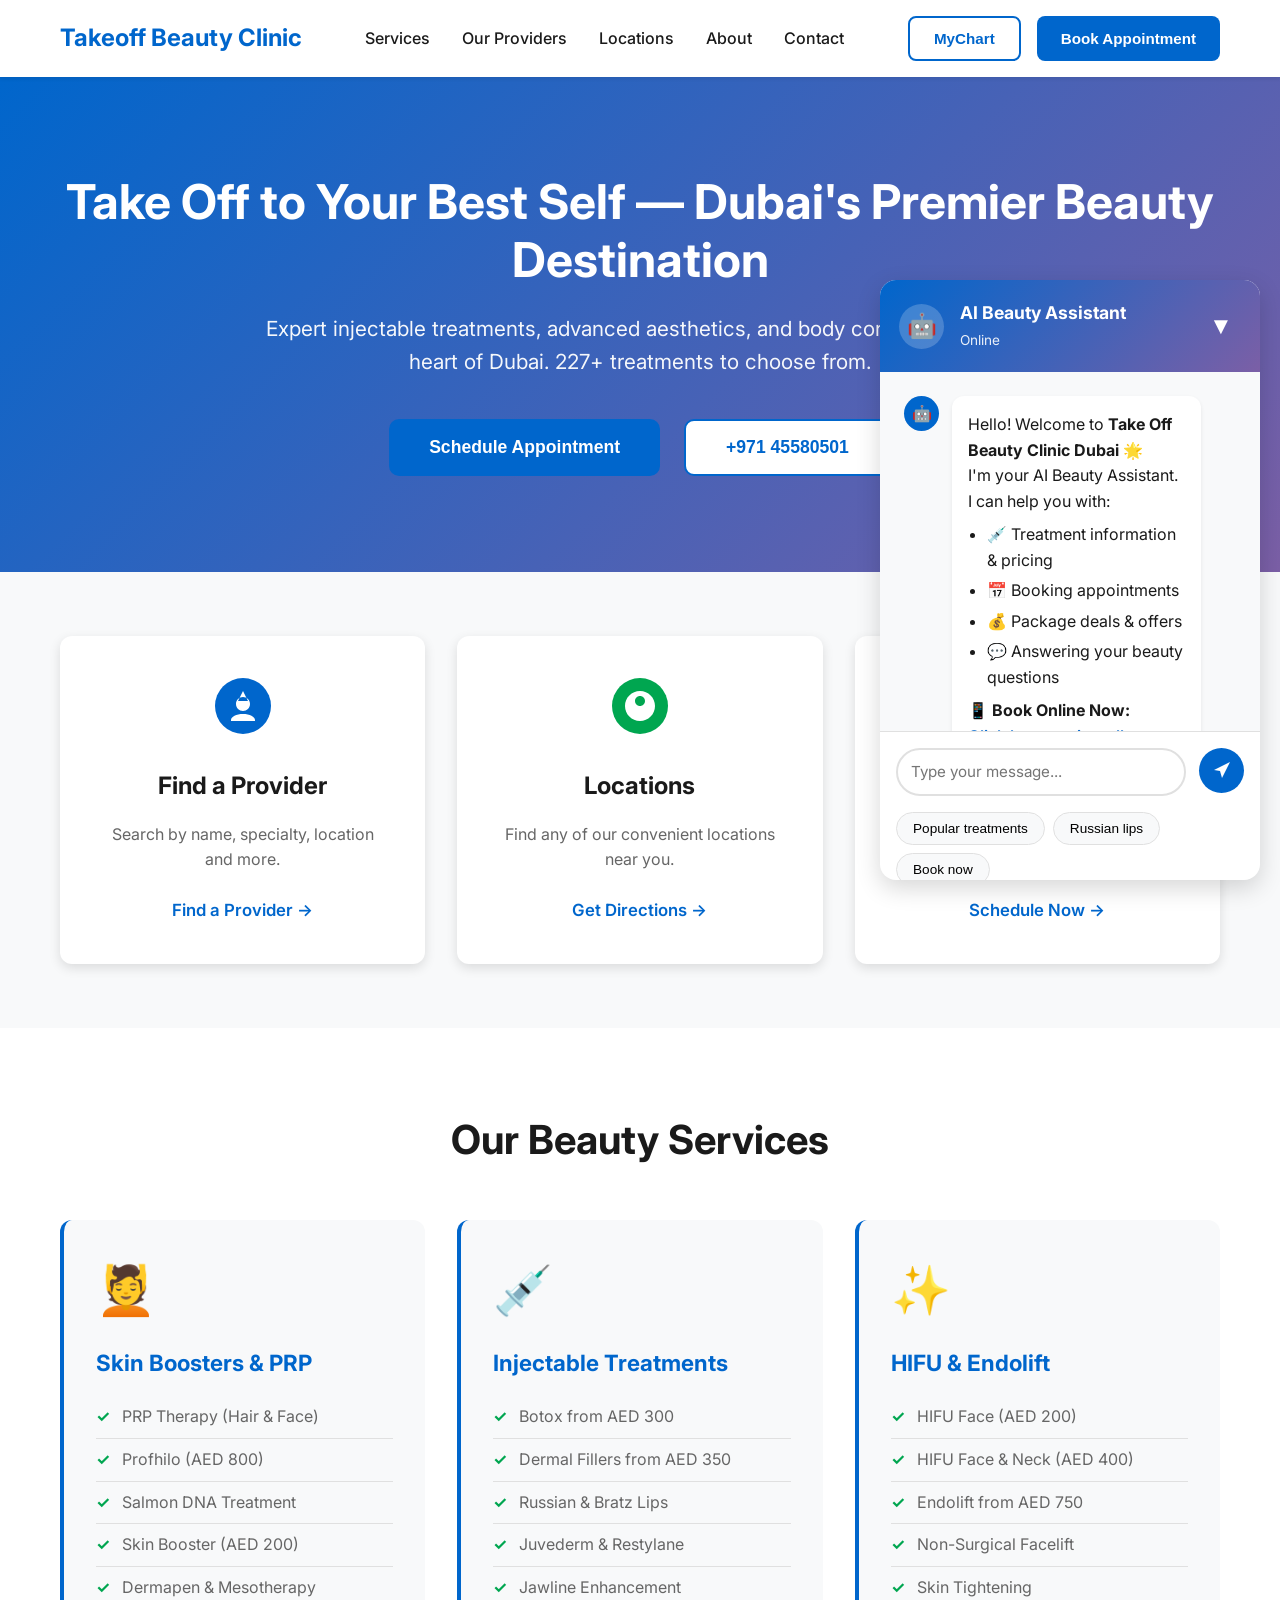
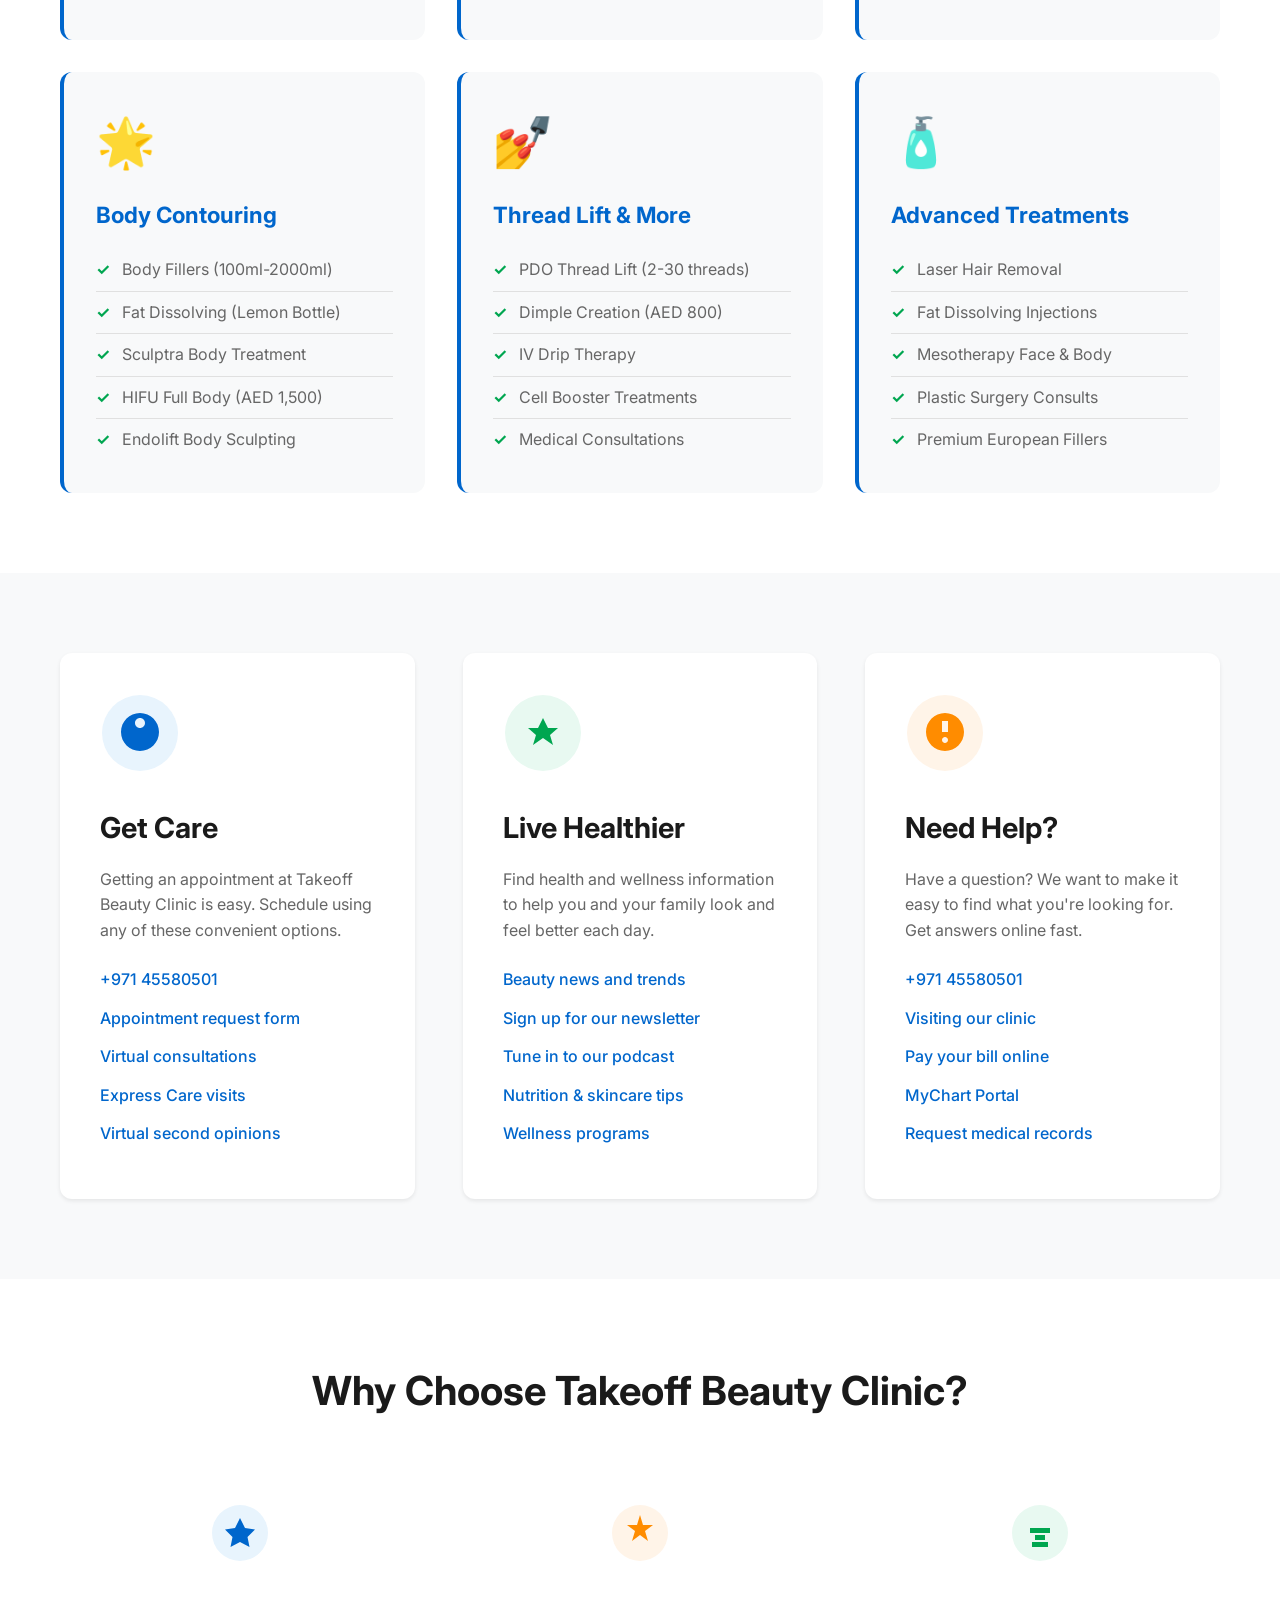
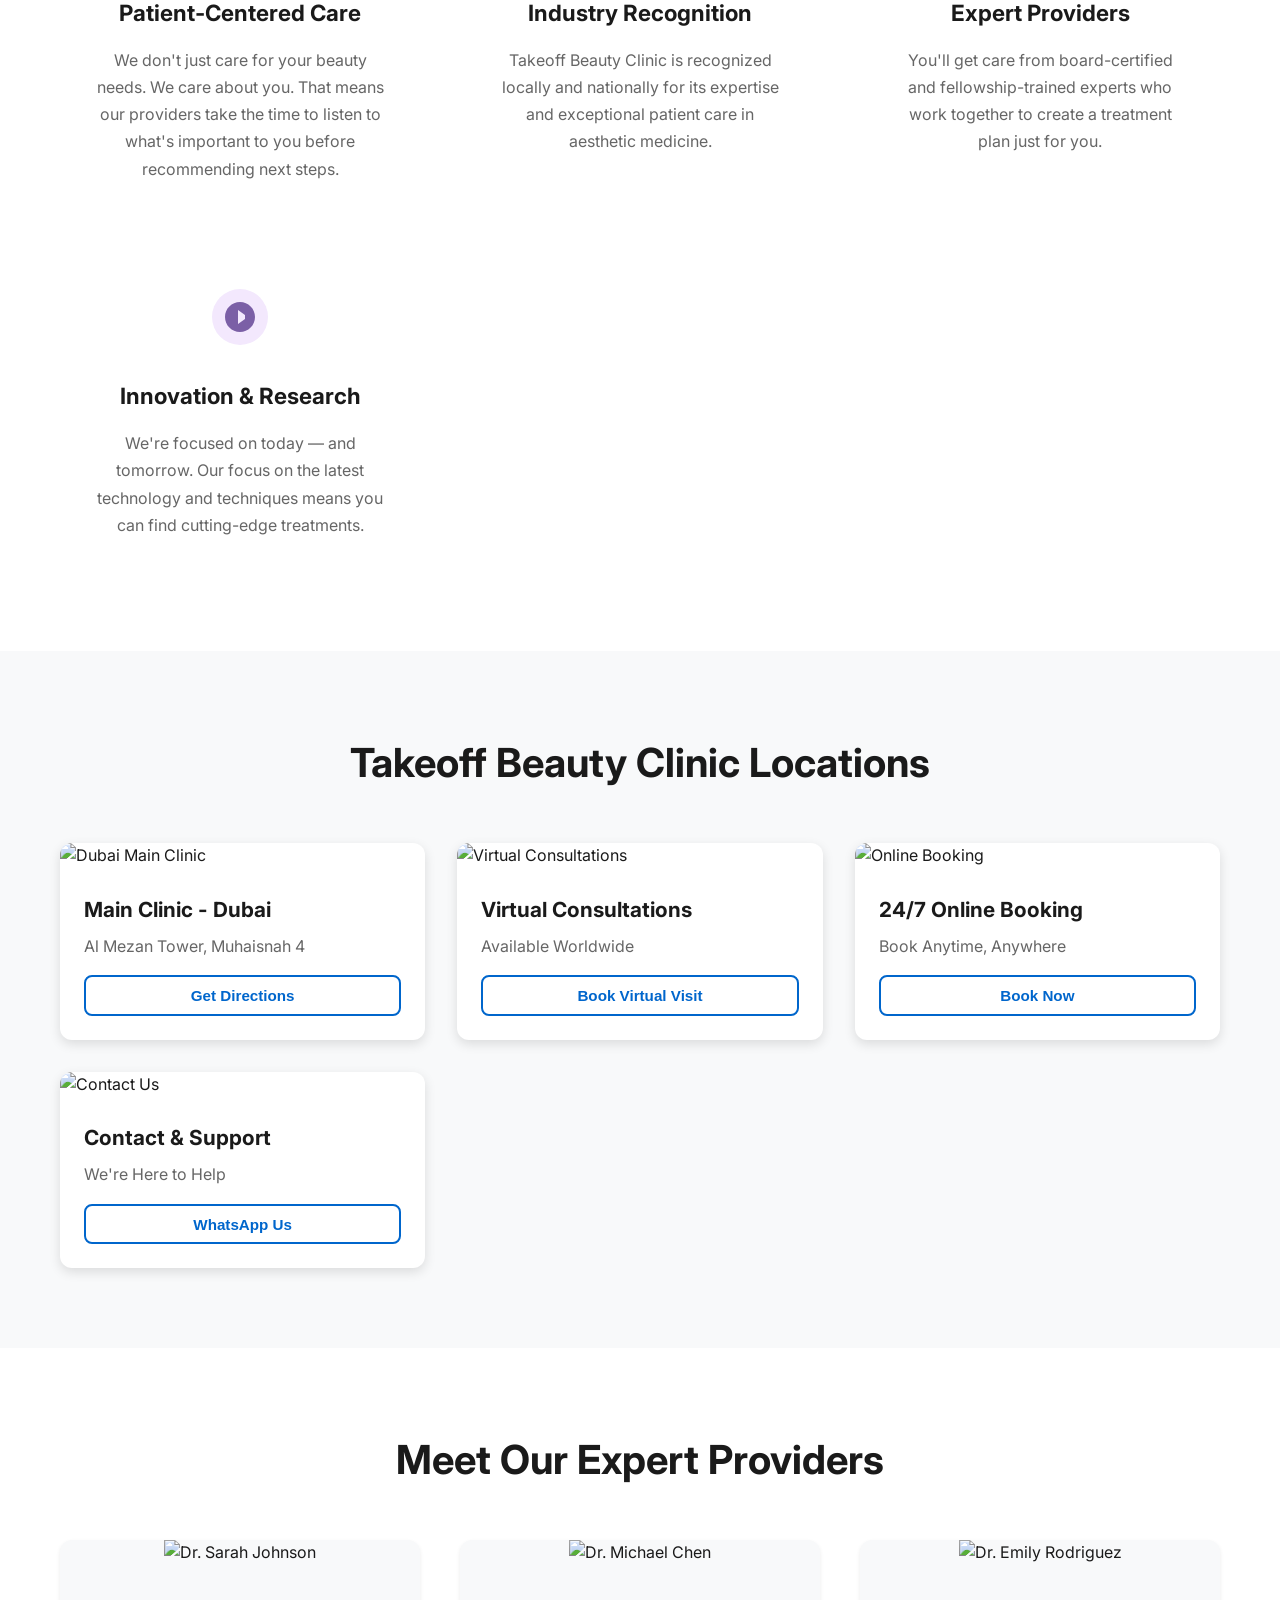
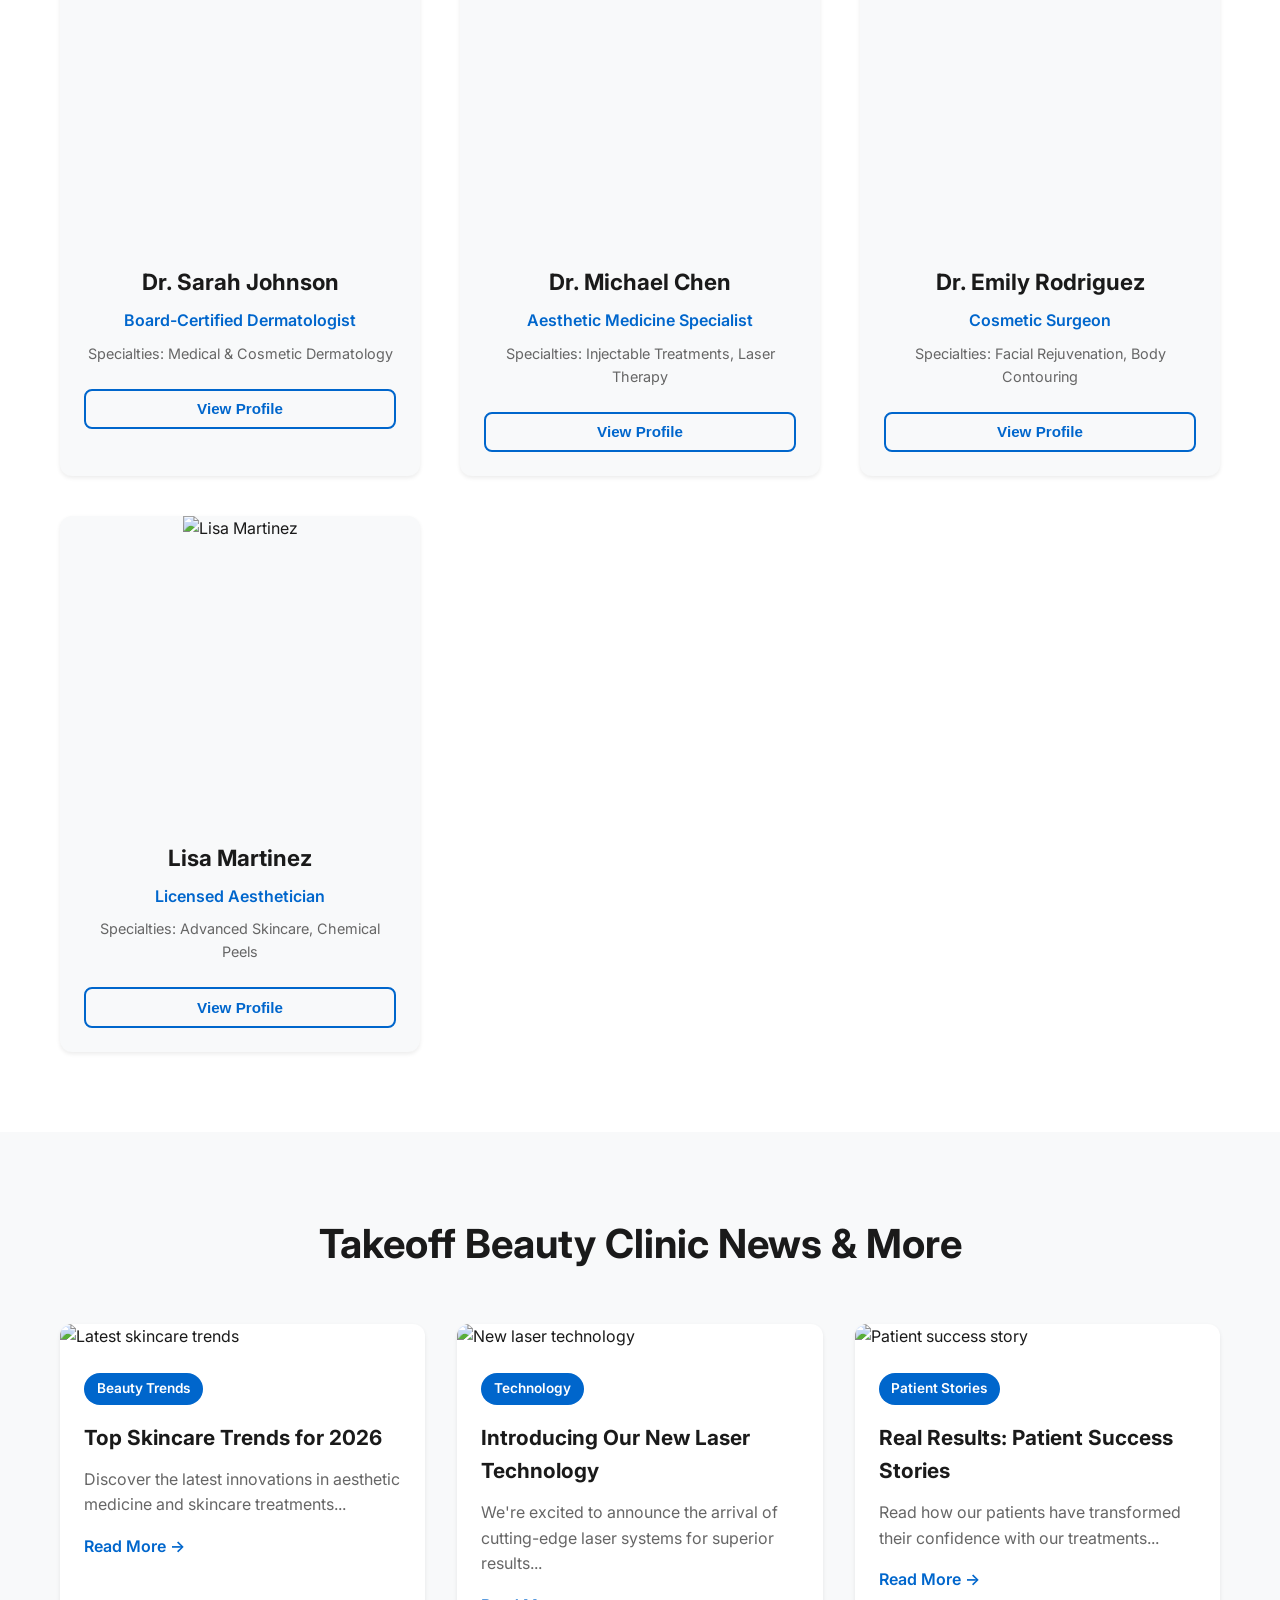
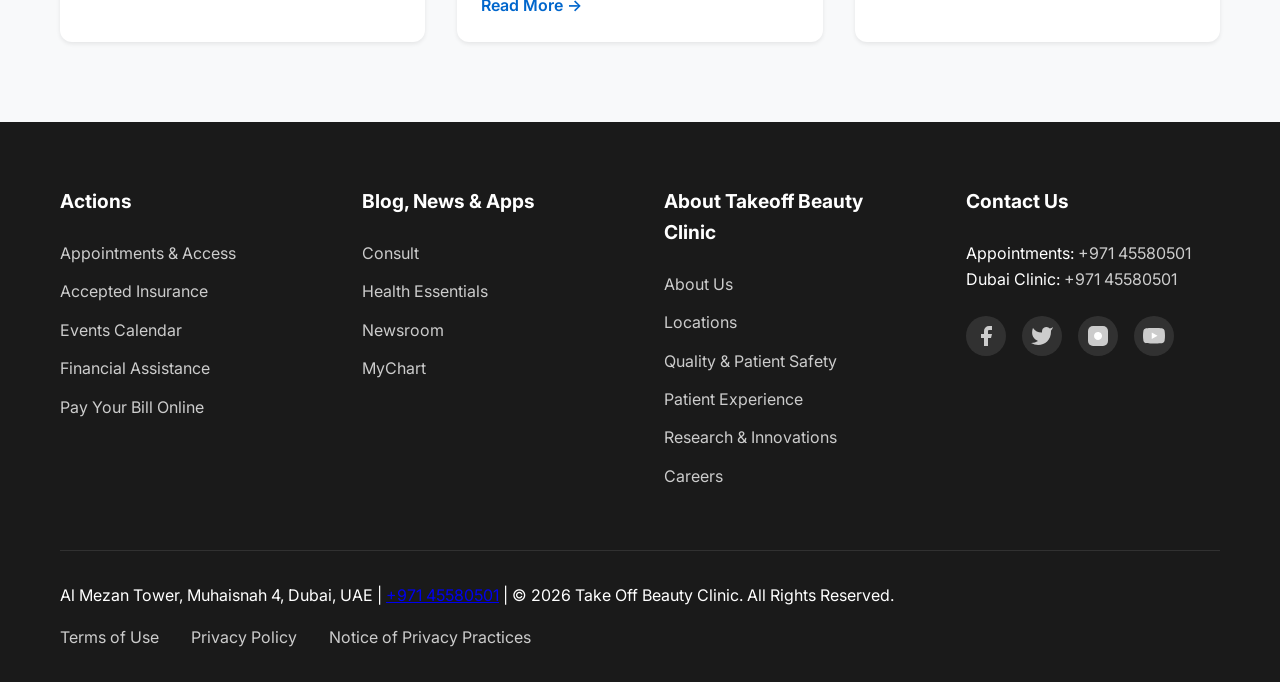
==== commit 686503e8: "Update Contact to WhatsApp and add About Us chatbot function" ====
--- a/index.html
+++ b/index.html
@@ -22,8 +22,8 @@
                         <li><a href="#services">Services</a></li>
                         <li><a href="#providers">Our Providers</a></li>
                         <li><a href="#locations">Locations</a></li>
-                        <li><a href="#about">About</a></li>
-                        <li><a href="#contact">Contact</a></li>
+                        <li><a href="#" onclick="showAboutUs(); return false;">About</a></li>
+                        <li><a href="https://wa.me/971554047220" target="_blank">Contact</a></li>
                     </ul>
                 </nav>
                 <div class="header-actions">
@@ -319,7 +319,7 @@
                     <img src="https://images.unsplash.com/photo-1556742049-0cfed4f6a45d?w=400&h=300&fit=crop" alt="Contact Us">
                     <h3>Contact & Support</h3>
                     <p>We're Here to Help</p>
-                    <button class="btn-outline" onclick="window.location.href='tel:8663204573'">Call: 866.320.4573</button>
+                    <button class="btn-outline" onclick="window.open('https://wa.me/971554047220', '_blank')">WhatsApp Us</button>
                 </div>
             </div>
         </div>
@@ -439,7 +439,7 @@
                 <div class="footer-column">
                     <h4>About Takeoff Beauty Clinic</h4>
                     <ul>
-                        <li><a href="#about">About Us</a></li>
+                        <li><a href="#" onclick="showAboutUs(); return false;">About Us</a></li>
                         <li><a href="#locations">Locations</a></li>
                         <li><a href="#quality">Quality & Patient Safety</a></li>
                         <li><a href="#experience">Patient Experience</a></li>
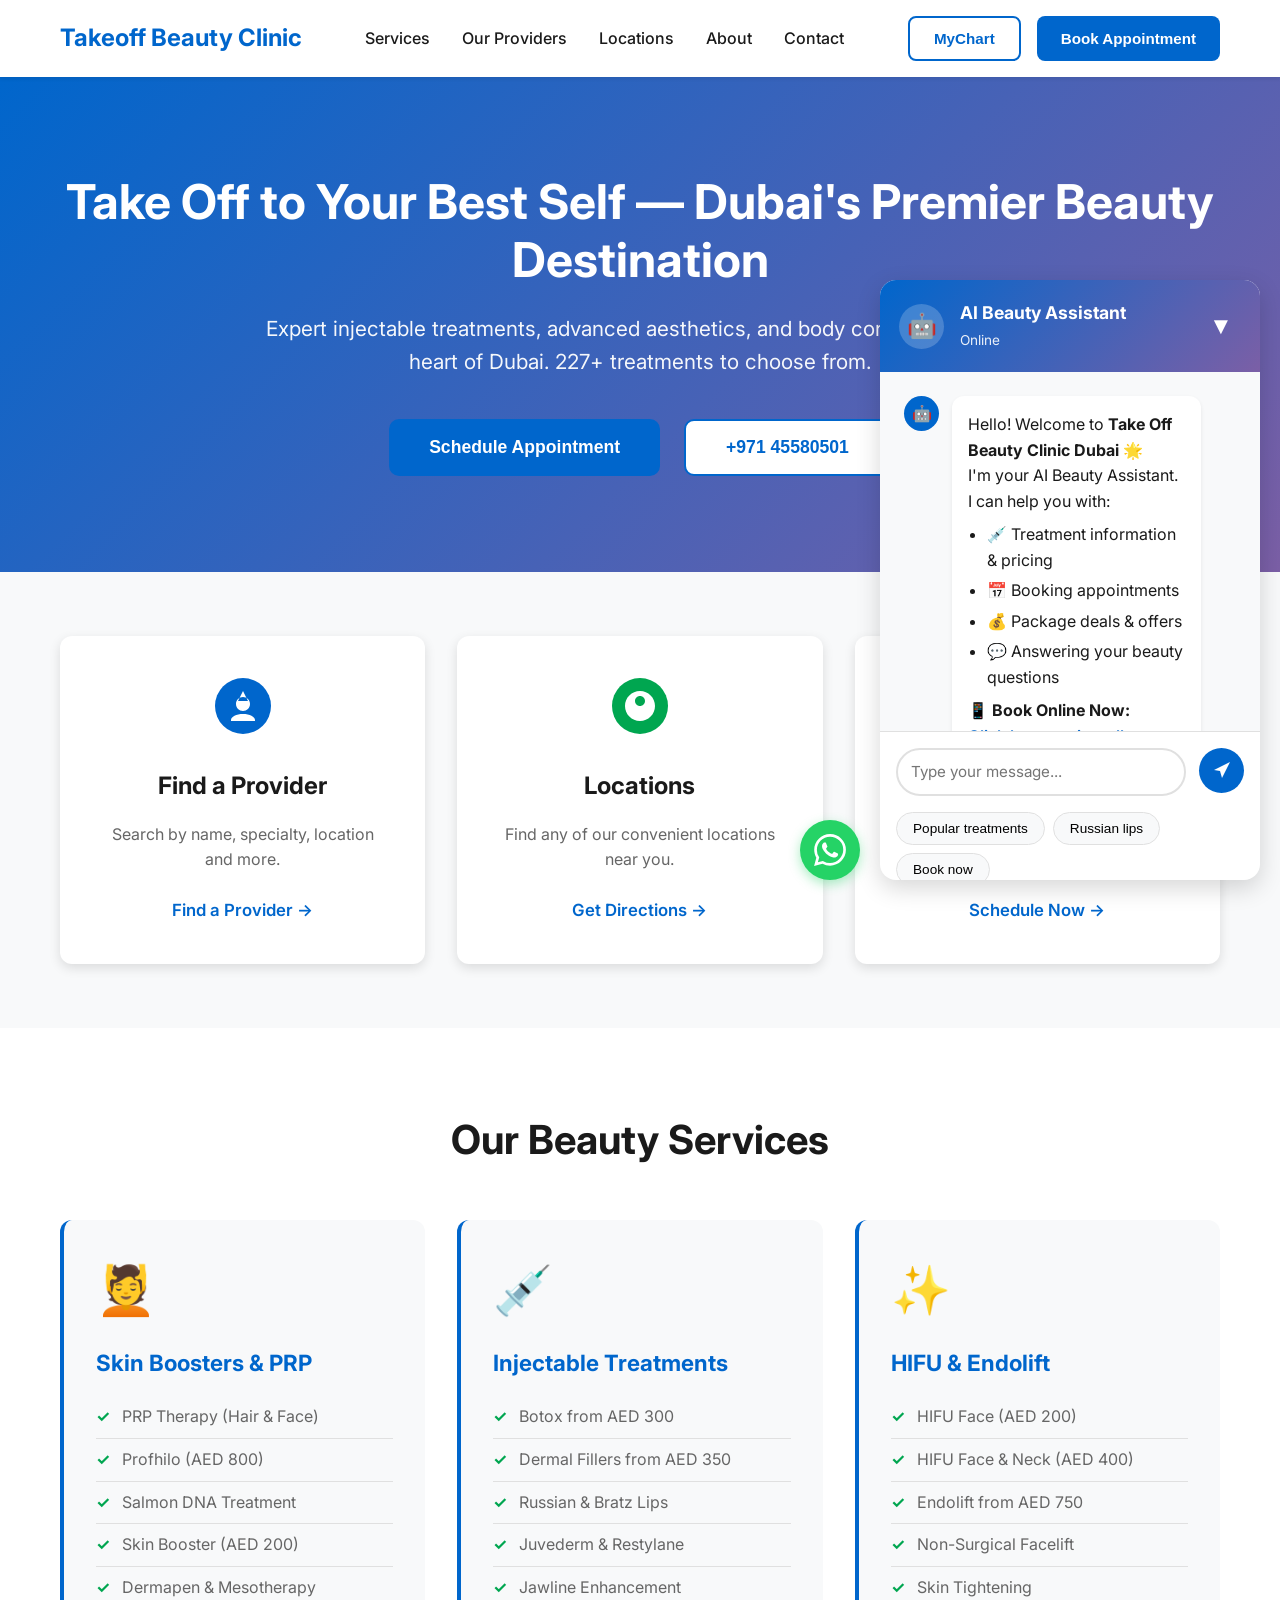
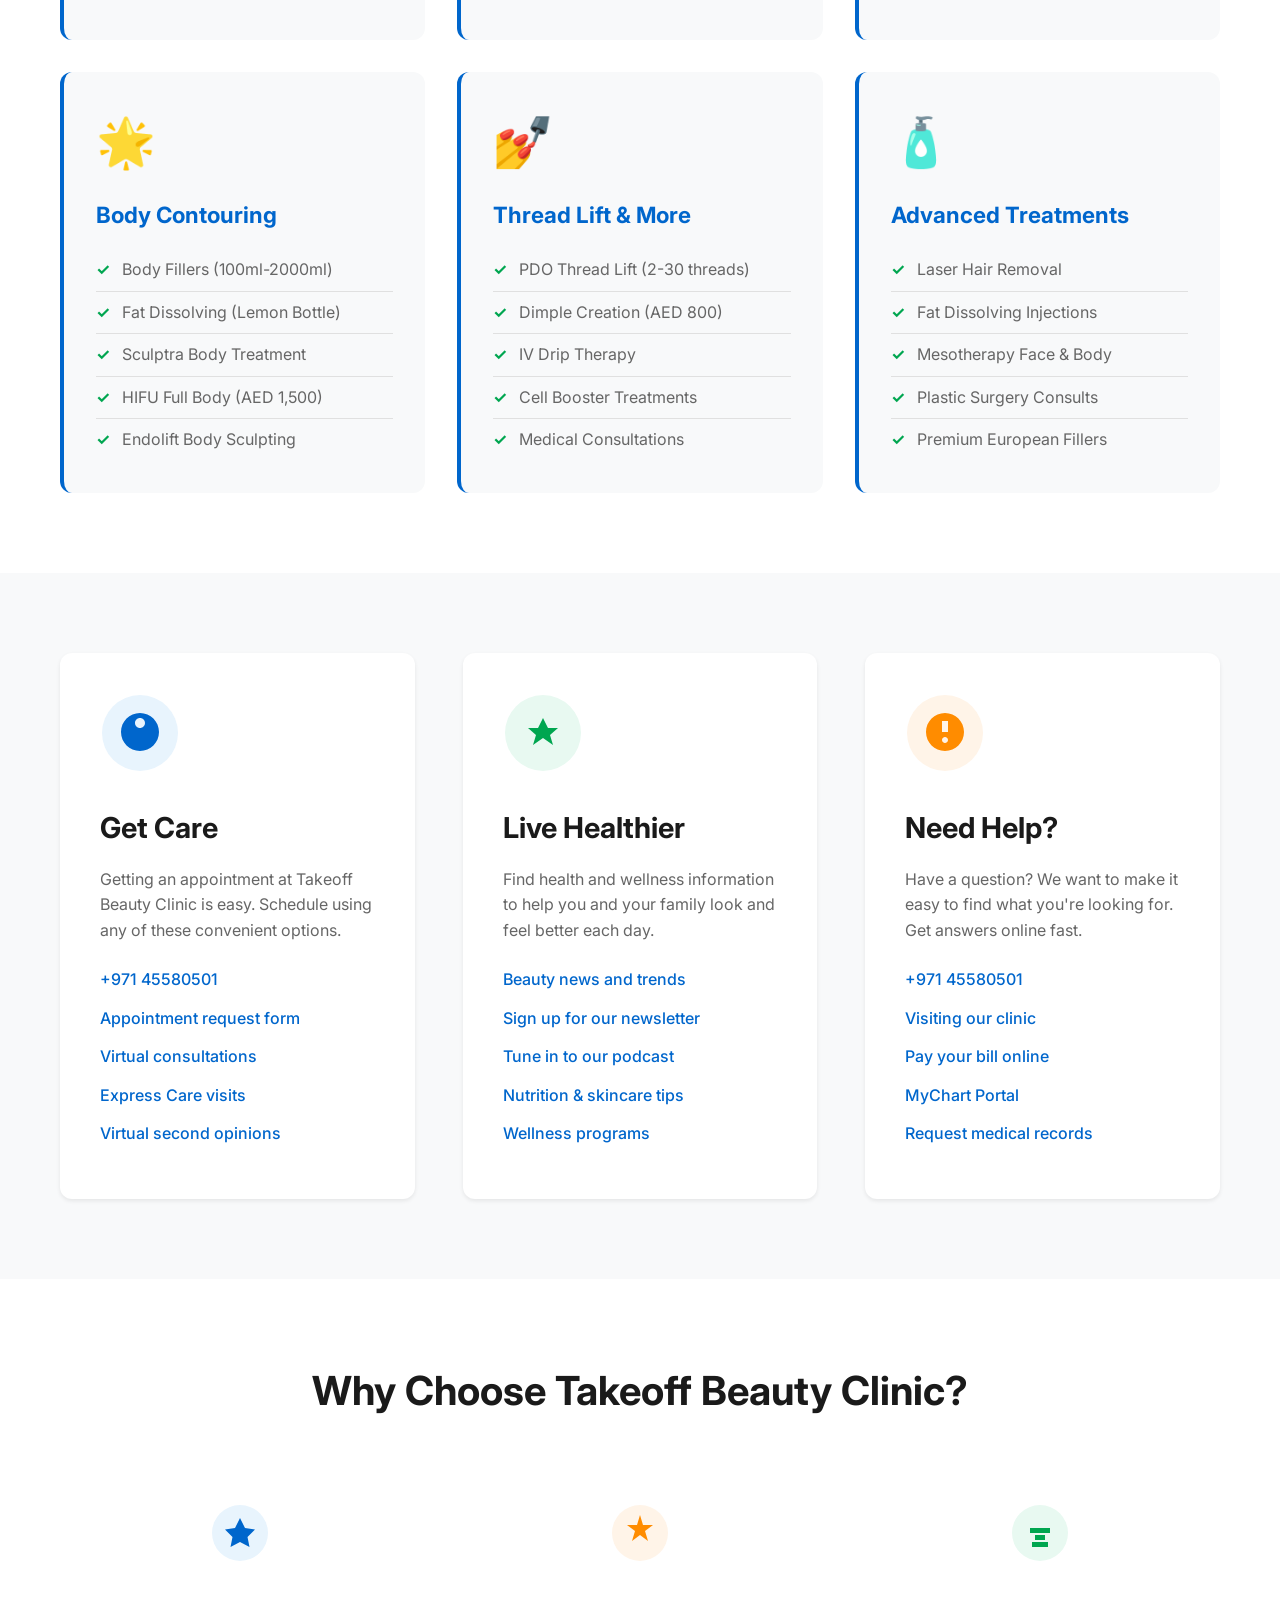
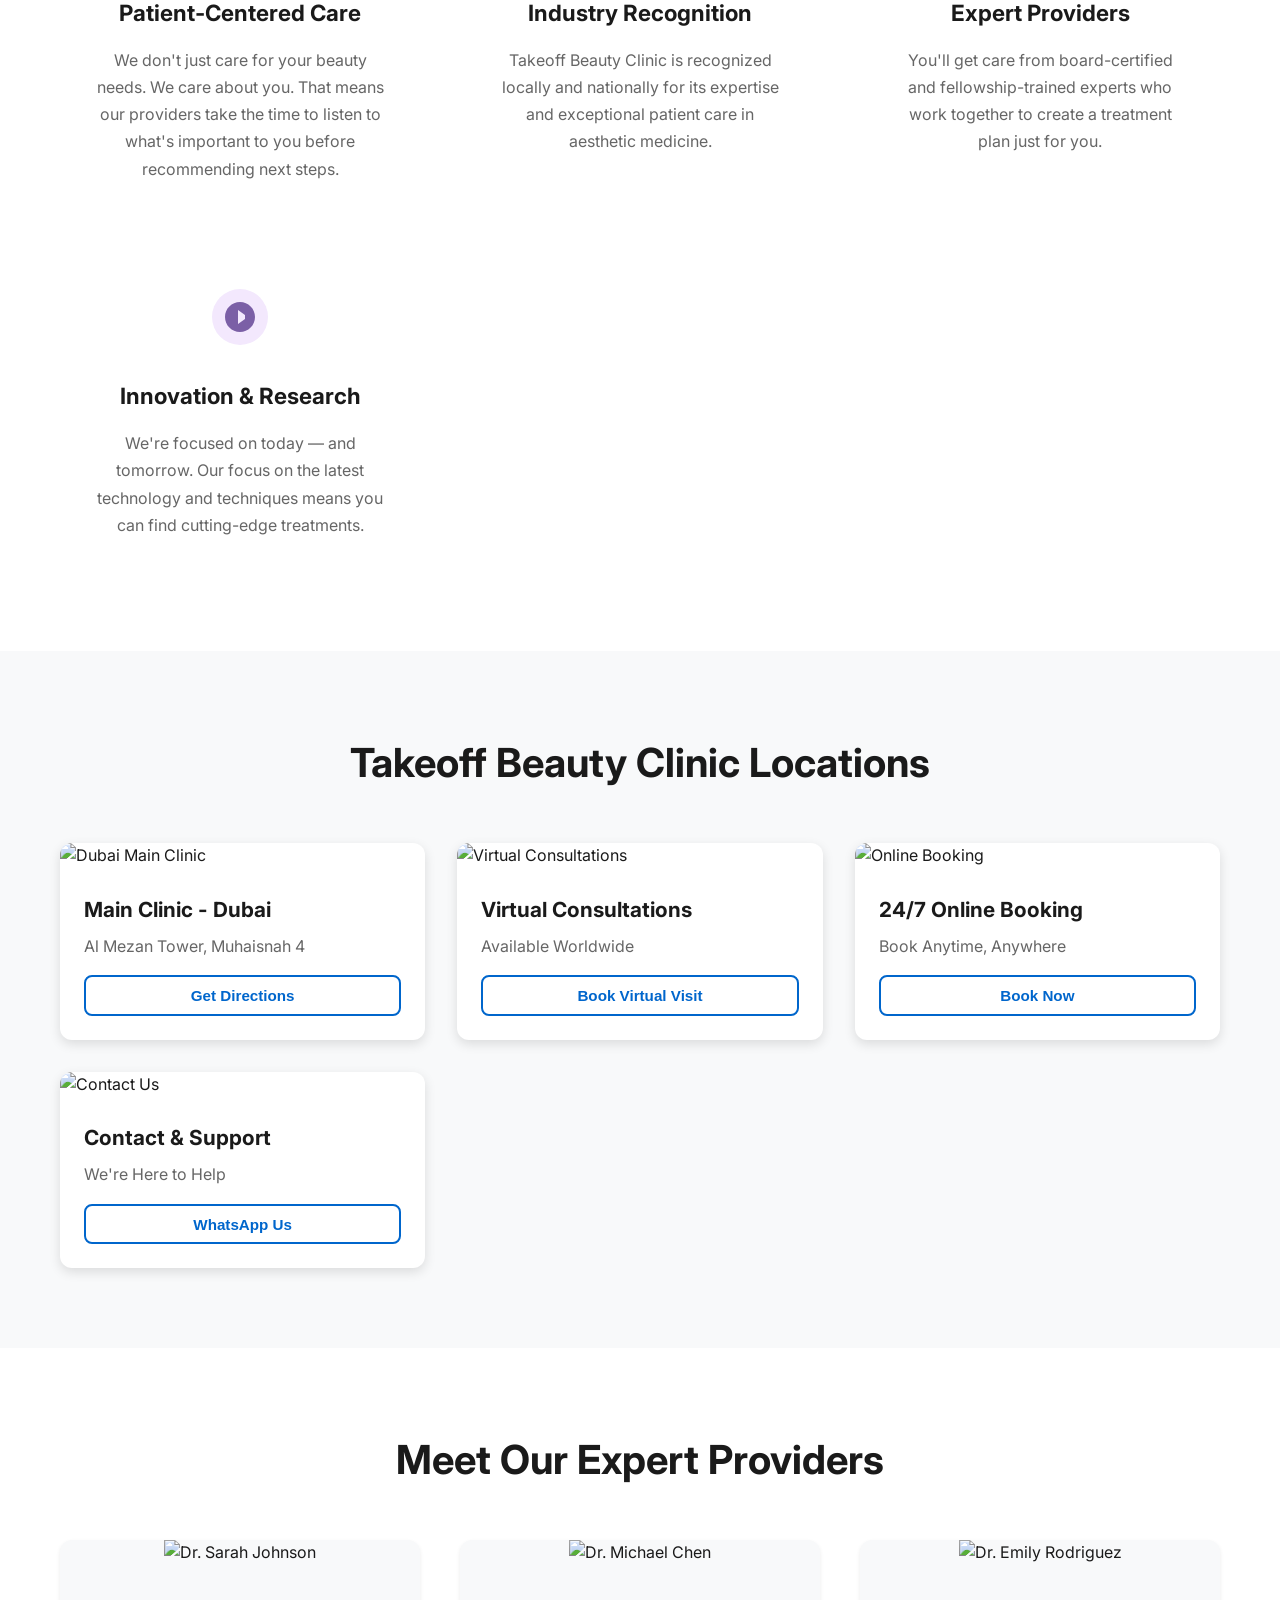
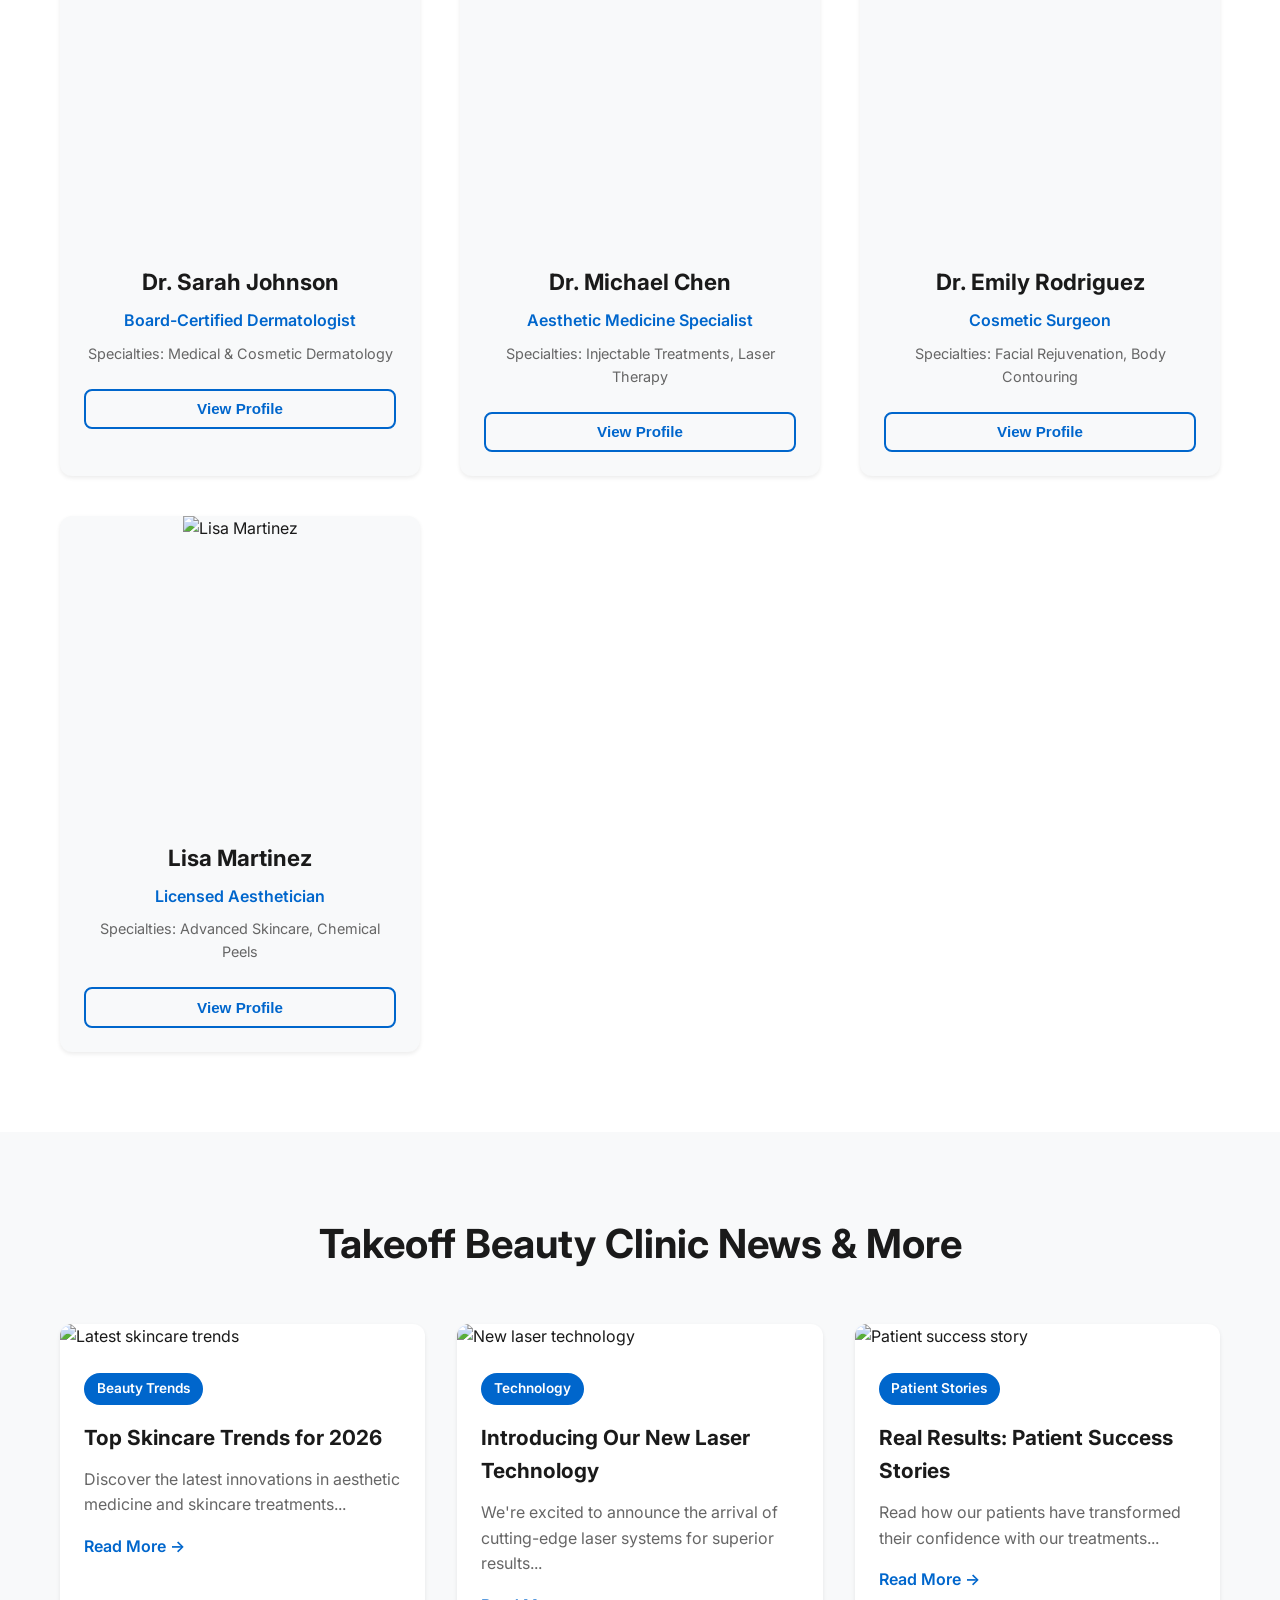
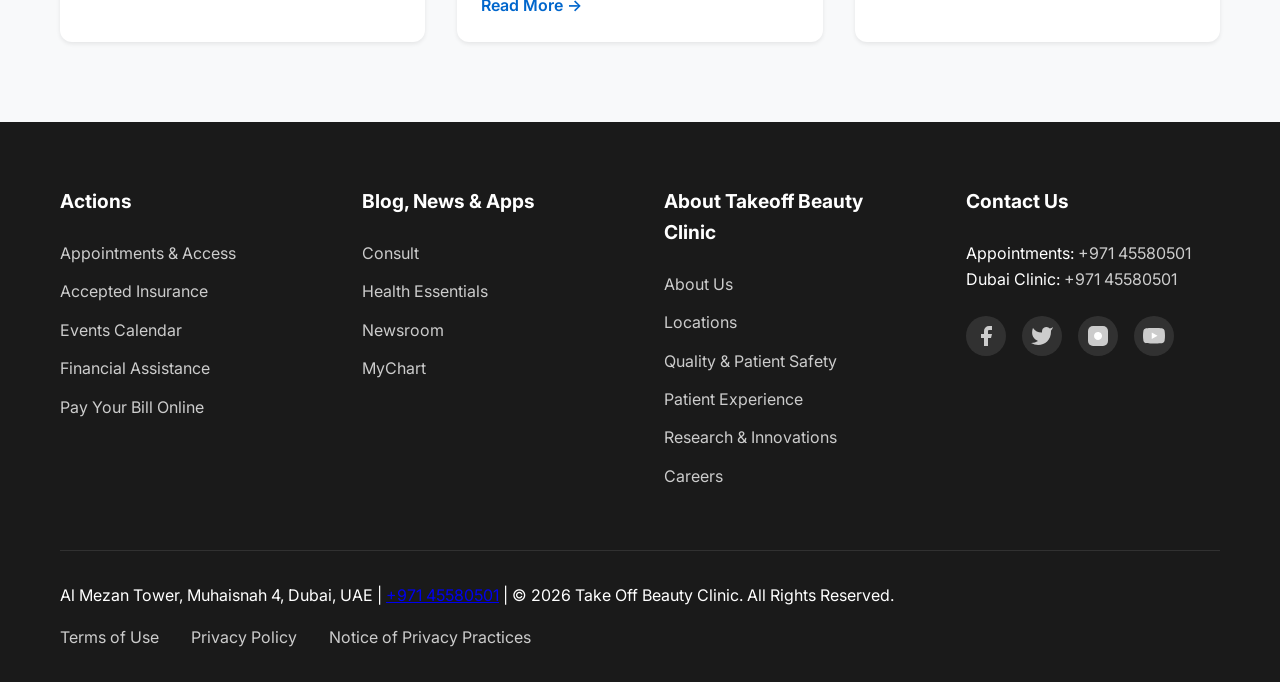
==== commit 30d0bb41: "Add WhatsApp button next to AI chatbot" ====
--- a/index.html
+++ b/index.html
@@ -28,7 +28,7 @@
                 </nav>
                 <div class="header-actions">
                     <button class="btn-secondary" onclick="openMyChart()">MyChart</button>
-                    <button class="btn-primary" onclick="openAppointmentForm()">Book Appointment</button>
+                    <button class="btn-primary" onclick="window.open('https://www.fresha.com/book-now/confident-k2us4vvg/all-offer?share=true&pId=724577', '_blank')">Book Appointment</button>
                 </div>
                 <button class="mobile-menu-toggle" onclick="toggleMobileMenu()">
                     <span></span>
@@ -46,7 +46,7 @@
                 <h2 class="hero-title">Take Off to Your Best Self — Dubai's Premier Beauty Destination</h2>
                 <p class="hero-subtitle">Expert injectable treatments, advanced aesthetics, and body contouring in the heart of Dubai. 227+ treatments to choose from.</p>
                 <div class="hero-actions">
-                    <button class="btn-primary-large" onclick="openAppointmentForm()">Schedule Appointment</button>
+                    <button class="btn-primary-large" onclick="window.open('https://www.fresha.com/book-now/confident-k2us4vvg/all-offer?share=true&pId=724577', '_blank')">Schedule Appointment</button>
                     <button class="btn-secondary-large" onclick="callClinic()">+971 45580501</button>
                 </div>
             </div>
@@ -90,7 +90,7 @@
                     </div>
                     <h3>Appointments</h3>
                     <p>Get the in-person or virtual care you need.</p>
-                    <a href="#" class="card-link" onclick="openAppointmentForm()">Schedule Now →</a>
+                    <a href="https://www.fresha.com/book-now/confident-k2us4vvg/all-offer?share=true&pId=724577" target="_blank" class="card-link">Schedule Now →</a>
                 </div>
             </div>
         </div>
@@ -191,7 +191,7 @@
                     <p>Getting an appointment at Takeoff Beauty Clinic is easy. Schedule using any of these convenient options.</p>
                     <ul class="care-links">
                         <li><a href="tel:+971455805011">+971 45580501</a></li>
-                        <li><a href="#" onclick="openAppointmentForm()">Appointment request form</a></li>
+                        <li><a href="https://www.fresha.com/book-now/confident-k2us4vvg/all-offer?share=true&pId=724577" target="_blank">Appointment request form</a></li>
                         <li><a href="#virtual">Virtual consultations</a></li>
                         <li><a href="#express">Express Care visits</a></li>
                         <li><a href="#second-opinion">Virtual second opinions</a></li>
@@ -541,6 +541,13 @@
         </div>
     </div>
 
+    <!-- WhatsApp Button -->
+    <a href="https://wa.me/971554047220" target="_blank" class="whatsapp-btn" title="Chat on WhatsApp">
+        <svg viewBox="0 0 24 24" fill="white" width="28" height="28">
+            <path d="M17.472 14.382c-.297-.149-1.758-.867-2.03-.967-.273-.099-.471-.148-.67.15-.197.297-.767.966-.94 1.164-.173.199-.347.223-.644.075-.297-.15-1.255-.463-2.39-1.475-.883-.788-1.48-1.761-1.653-2.059-.173-.297-.018-.458.13-.606.134-.133.298-.347.446-.52.149-.174.198-.298.298-.497.099-.198.05-.371-.025-.52-.075-.149-.669-1.612-.916-2.207-.242-.579-.487-.5-.669-.51-.173-.008-.371-.01-.57-.01-.198 0-.52.074-.792.372-.272.297-1.04 1.016-1.04 2.479 0 1.462 1.065 2.875 1.213 3.074.149.198 2.096 3.2 5.077 4.487.709.306 1.262.489 1.694.625.712.227 1.36.195 1.871.118.571-.085 1.758-.719 2.006-1.413.248-.694.248-1.289.173-1.413-.074-.124-.272-.198-.57-.347m-5.421 7.403h-.004a9.87 9.87 0 01-5.031-1.378l-.361-.214-3.741.982.998-3.648-.235-.374a9.86 9.86 0 01-1.51-5.26c.001-5.45 4.436-9.884 9.888-9.884 2.64 0 5.122 1.03 6.988 2.898a9.825 9.825 0 012.893 6.994c-.003 5.45-4.437 9.884-9.885 9.884m8.413-18.297A11.815 11.815 0 0012.05 0C5.495 0 .16 5.335.157 11.892c0 2.096.547 4.142 1.588 5.945L.057 24l6.305-1.654a11.882 11.882 0 005.683 1.448h.005c6.554 0 11.890-5.335 11.893-11.893a11.821 11.821 0 00-3.48-8.413Z"/>
+        </svg>
+    </a>
+
     <!-- AI Chatbot -->
     <div id="chatbot" class="chatbot">
         <div class="chatbot-header" onclick="toggleChat()">
--- a/styles.css
+++ b/styles.css
@@ -750,6 +750,34 @@
     border-color: var(--primary-color);
 }
 
+/* WhatsApp Button */
+.whatsapp-btn {
+    position: fixed;
+    bottom: 20px;
+    right: 420px;
+    width: 60px;
+    height: 60px;
+    background: #25D366;
+    border-radius: 50%;
+    display: flex;
+    align-items: center;
+    justify-content: center;
+    box-shadow: 0 4px 12px rgba(37, 211, 102, 0.4);
+    z-index: 1500;
+    transition: all 0.3s ease;
+    cursor: pointer;
+}
+
+.whatsapp-btn:hover {
+    transform: scale(1.1);
+    box-shadow: 0 6px 20px rgba(37, 211, 102, 0.6);
+}
+
+.whatsapp-btn svg {
+    width: 32px;
+    height: 32px;
+}
+
 /* AI Chatbot Styles */
 .chatbot {
     position: fixed;
@@ -1071,8 +1099,20 @@
         display: none;
     }
 
+    .whatsapp-btn {
+        bottom: 10px;
+        right: 10px;
+        width: 50px;
+        height: 50px;
+    }
+
+    .whatsapp-btn svg {
+        width: 26px;
+        height: 26px;
+    }
+
     .chatbot {
-        bottom: 10px;
+        bottom: 70px;
         right: 10px;
         left: 10px;
         width: calc(100% - 20px);
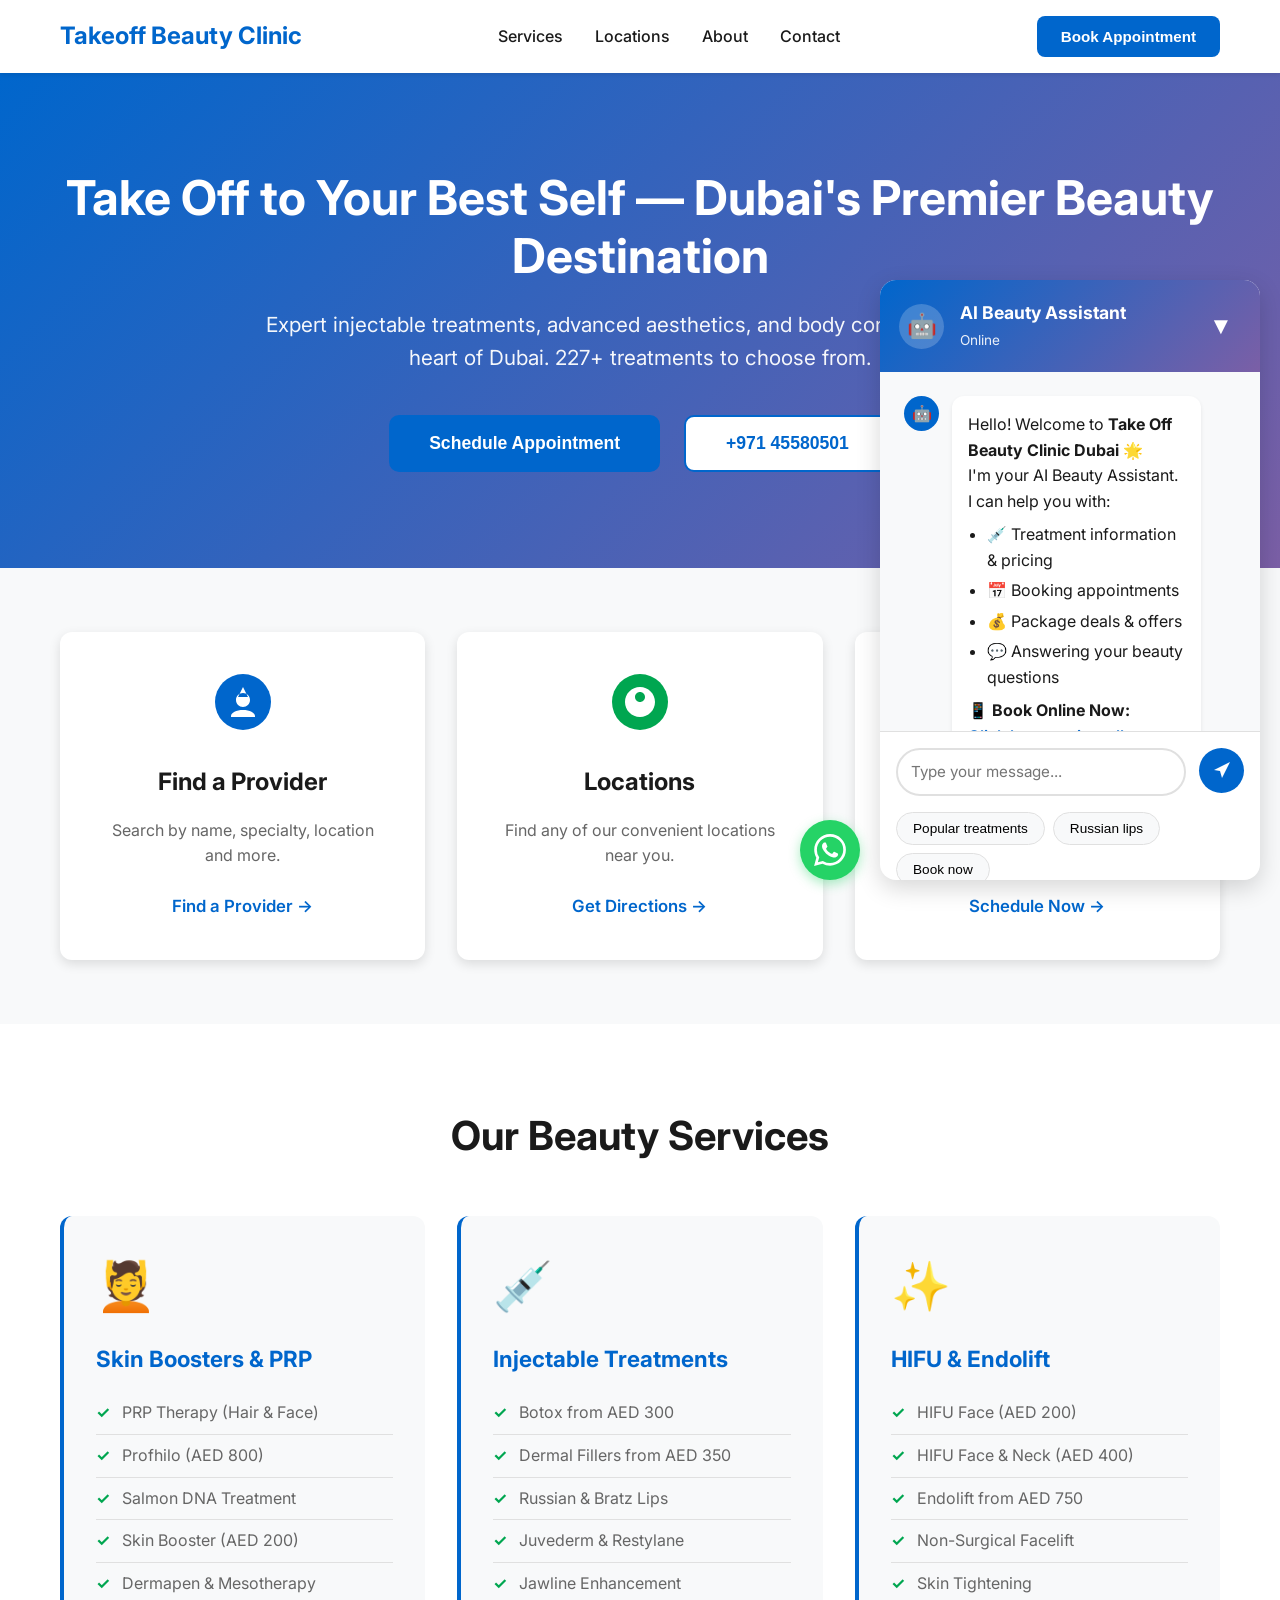
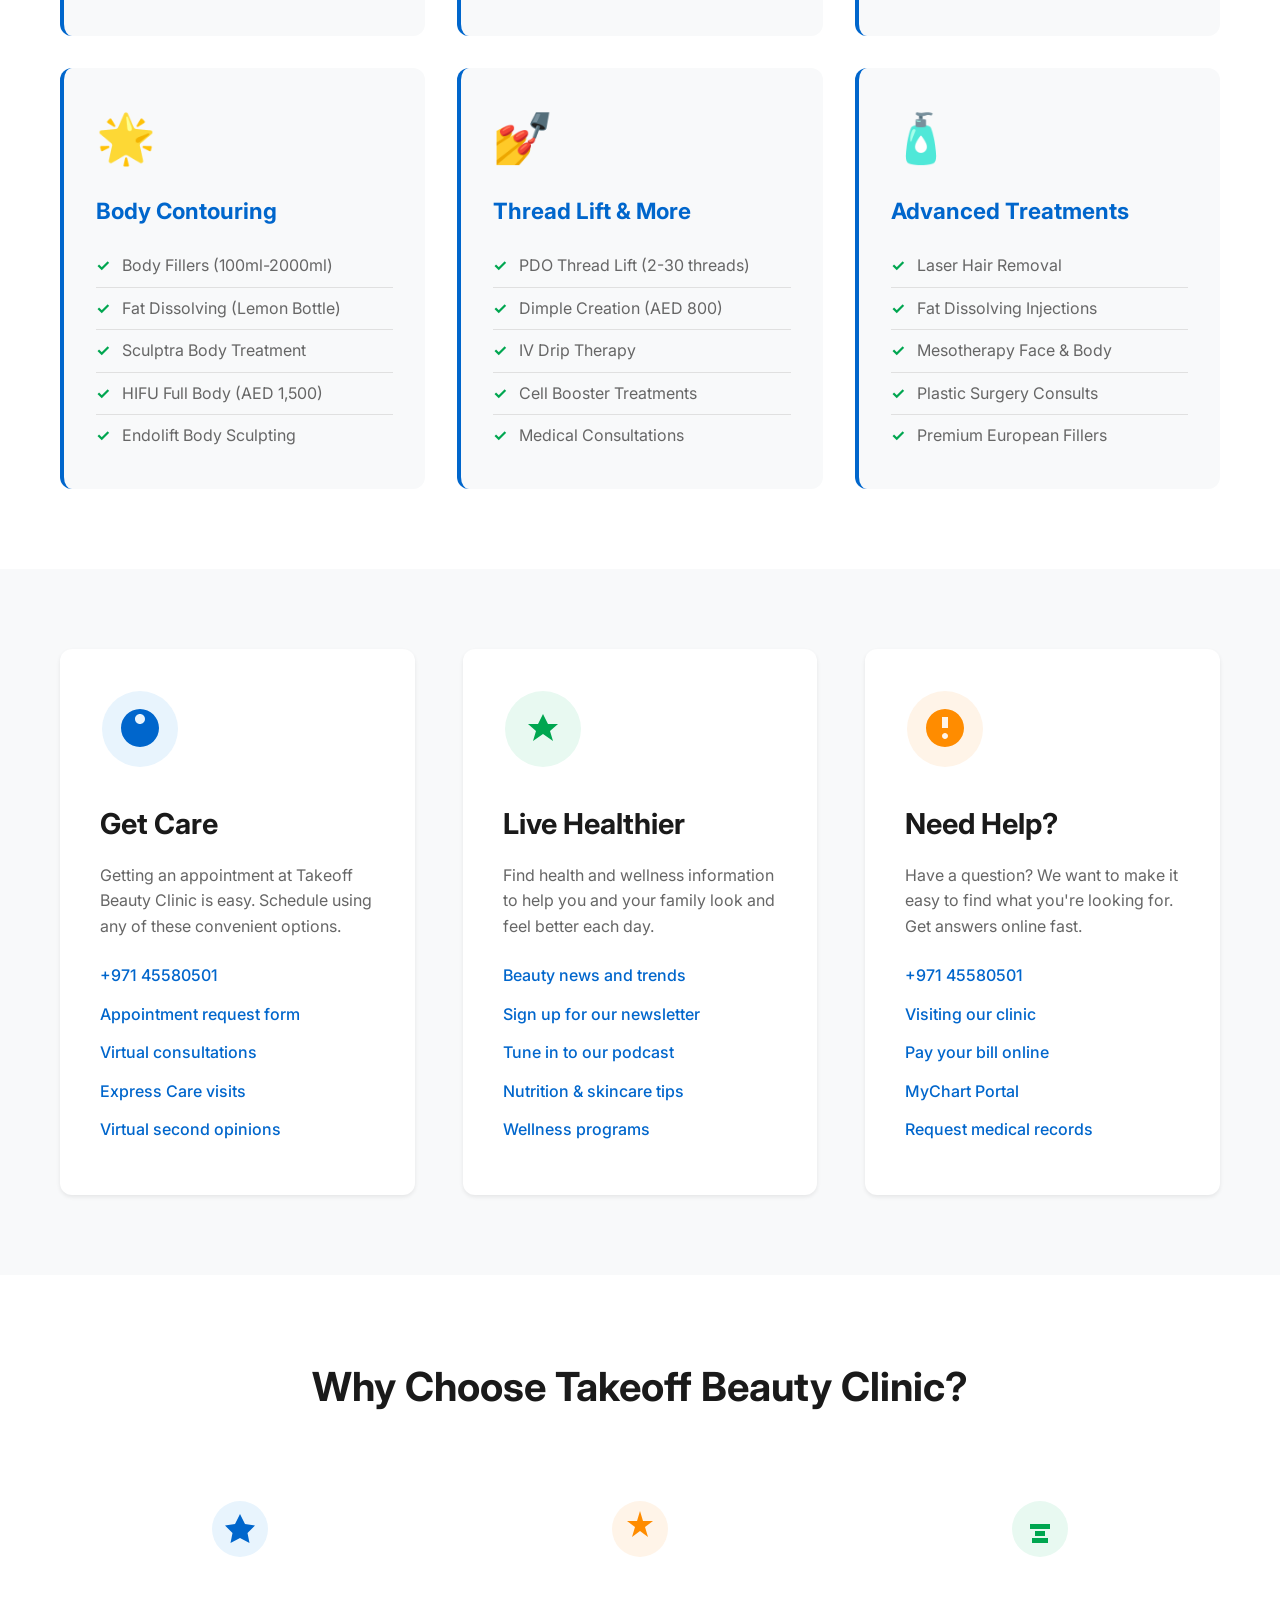
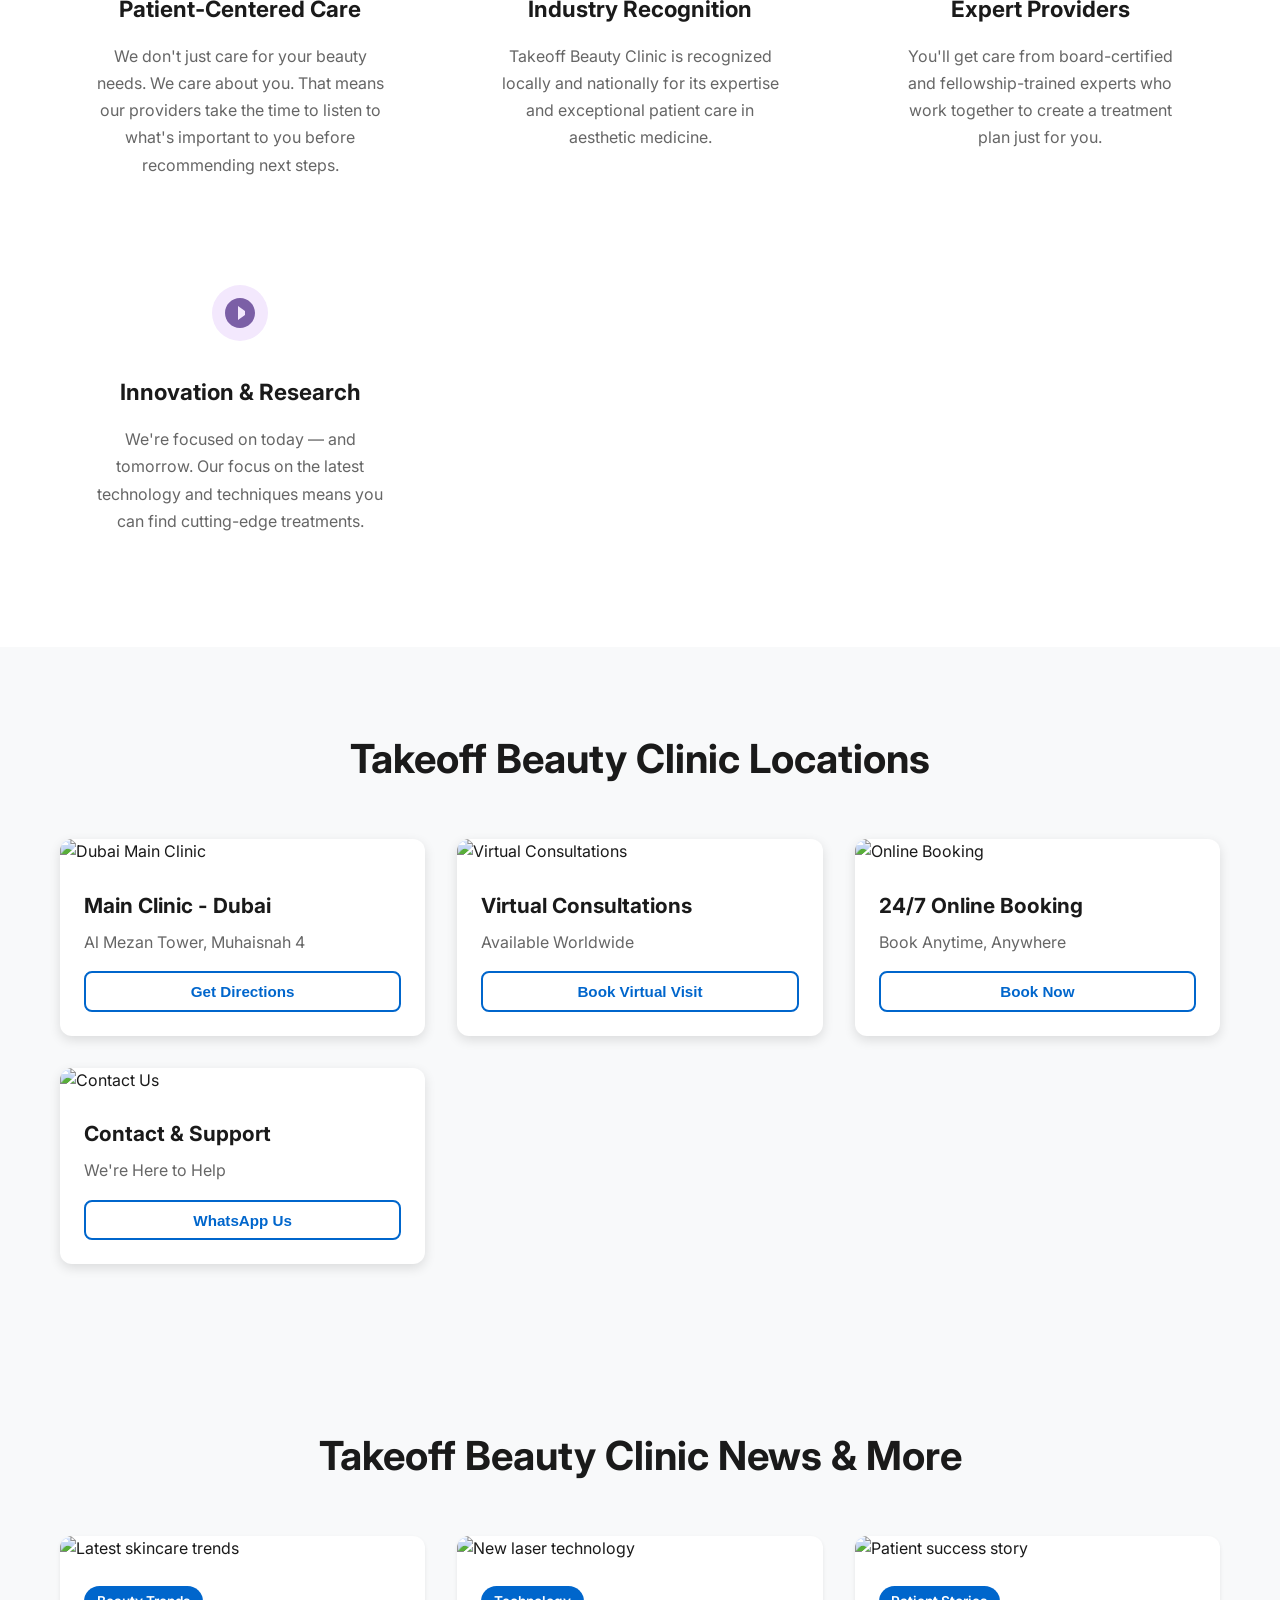
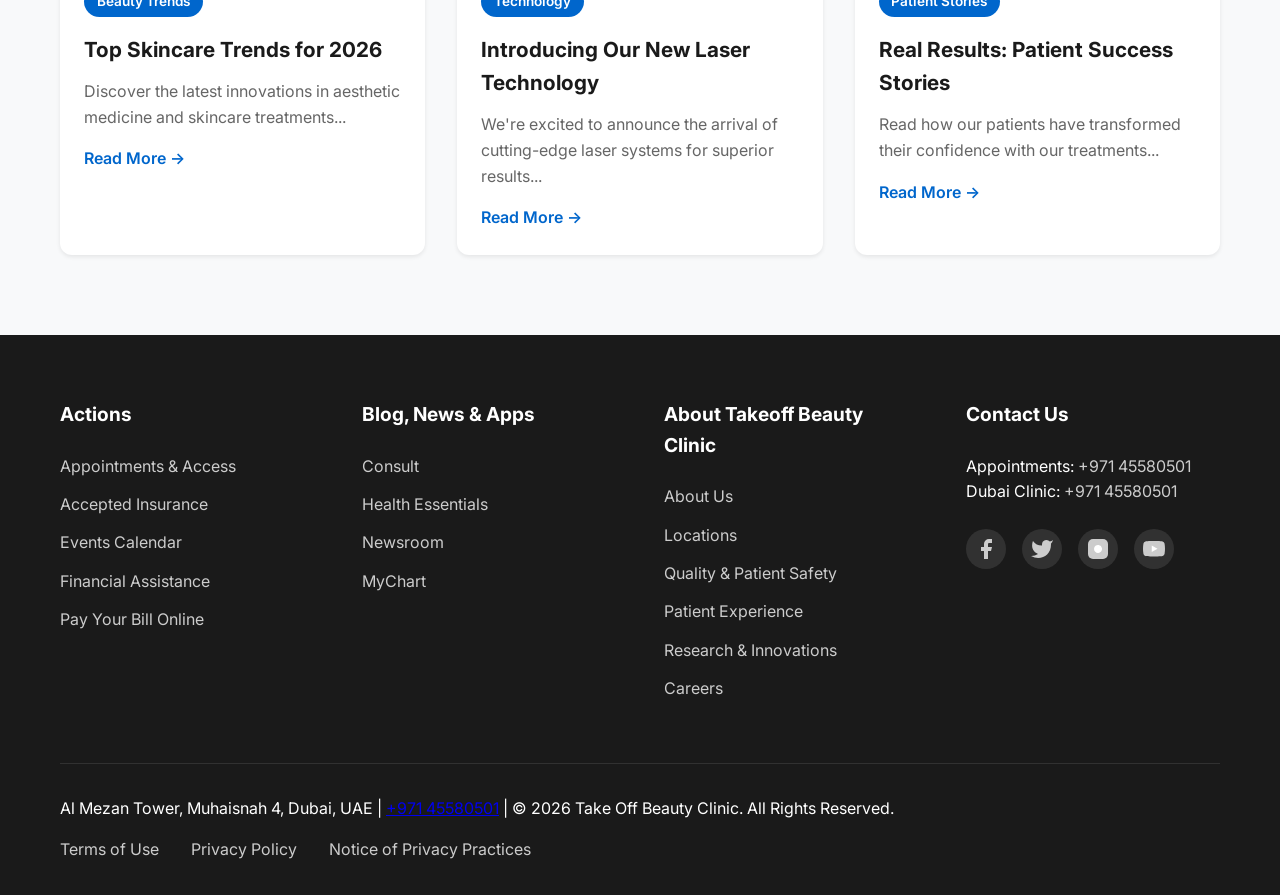
==== commit 12bbffe0: "Remove providers section and fix navigation buttons" ====
--- a/index.html
+++ b/index.html
@@ -3,7 +3,122 @@
 <head>
     <meta charset="UTF-8">
     <meta name="viewport" content="width=device-width, initial-scale=1.0">
-    <title>Takeoff Beauty Clinic - We're here when you need us</title>
+    
+    <!-- SEO Meta Tags -->
+    <title>Take Off Beauty Clinic Dubai | Best Aesthetic Treatments & Cosmetic Procedures</title>
+    <meta name="description" content="Take Off Beauty Clinic Dubai - Premier aesthetic clinic offering 227+ treatments: Botox, Fillers, Russian Lips, HIFU, Body Contouring, Thread Lifts, PRP & more. Located in Muhaisnah 4. Book now!">
+    <meta name="keywords" content="takeoff clinic, take off beauty clinic, takeoff clinic dubai, aesthetic clinic dubai, beauty clinic dubai, botox dubai, fillers dubai, russian lips dubai, hifu dubai, body contouring dubai, thread lift dubai, prp therapy dubai, cosmetic clinic dubai, dermal fillers dubai, anti wrinkle dubai, lip fillers dubai, aesthetic treatments dubai, beauty treatments dubai, muhaisnah clinic, cosmetic procedures dubai, non surgical facelift dubai">
+    <meta name="author" content="Take Off Beauty Clinic">
+    <meta name="robots" content="index, follow">
+    <link rel="canonical" href="https://takeoff-bot.github.io/takeoff-beauty-clinic/">
+    
+    <!-- Open Graph / Facebook -->
+    <meta property="og:type" content="website">
+    <meta property="og:url" content="https://takeoff-bot.github.io/takeoff-beauty-clinic/">
+    <meta property="og:title" content="Take Off Beauty Clinic Dubai | Best Aesthetic Treatments">
+    <meta property="og:description" content="Dubai's premier aesthetic clinic offering 227+ treatments: Botox, Fillers, Russian Lips, HIFU, Body Contouring, Thread Lifts & more. Book your consultation today!">
+    <meta property="og:image" content="https://takeoff-bot.github.io/takeoff-beauty-clinic/og-image.jpg">
+    <meta property="og:locale" content="en_AE">
+    <meta property="og:site_name" content="Take Off Beauty Clinic">
+    
+    <!-- Twitter -->
+    <meta property="twitter:card" content="summary_large_image">
+    <meta property="twitter:url" content="https://takeoff-bot.github.io/takeoff-beauty-clinic/">
+    <meta property="twitter:title" content="Take Off Beauty Clinic Dubai | Best Aesthetic Treatments">
+    <meta property="twitter:description" content="Dubai's premier aesthetic clinic offering 227+ treatments: Botox, Fillers, Russian Lips, HIFU, Body Contouring & more.">
+    <meta property="twitter:image" content="https://takeoff-bot.github.io/takeoff-beauty-clinic/og-image.jpg">
+    
+    <!-- Local Business Schema -->
+    <script type="application/ld+json">
+    {
+      "@context": "https://schema.org",
+      "@type": "BeautySalon",
+      "name": "Take Off Beauty Clinic",
+      "alternateName": ["Takeoff Clinic", "Takeoff Beauty Clinic", "Take Off Clinic Dubai"],
+      "description": "Premier aesthetic clinic in Dubai offering 227+ beauty and cosmetic treatments including Botox, Fillers, Russian Lips, HIFU, Body Contouring, Thread Lifts, PRP Therapy and more.",
+      "url": "https://takeoff-bot.github.io/takeoff-beauty-clinic/",
+      "telephone": "+971455805011",
+      "priceRange": "AED 200 - AED 14000",
+      "image": "https://takeoff-bot.github.io/takeoff-beauty-clinic/og-image.jpg",
+      "address": {
+        "@type": "PostalAddress",
+        "streetAddress": "Al Mezan Tower, Muhaisnah 4",
+        "addressLocality": "Dubai",
+        "addressRegion": "Dubai",
+        "addressCountry": "AE"
+      },
+      "geo": {
+        "@type": "GeoCoordinates",
+        "latitude": 25.2680,
+        "longitude": 55.4530
+      },
+      "openingHoursSpecification": [
+        {
+          "@type": "OpeningHoursSpecification",
+          "dayOfWeek": ["Sunday", "Monday", "Tuesday", "Wednesday", "Thursday"],
+          "opens": "10:00",
+          "closes": "22:00"
+        },
+        {
+          "@type": "OpeningHoursSpecification",
+          "dayOfWeek": ["Friday", "Saturday"],
+          "opens": "10:00",
+          "closes": "23:00"
+        }
+      ],
+      "sameAs": [
+        "https://www.fresha.com/book-now/confident-k2us4vvg/all-offer?share=true&pId=724577",
+        "https://wa.me/971554047220"
+      ],
+      "hasOfferCatalog": {
+        "@type": "OfferCatalog",
+        "name": "Beauty & Aesthetic Services",
+        "itemListElement": [
+          {
+            "@type": "Offer",
+            "itemOffered": {
+              "@type": "Service",
+              "name": "Botox Treatment",
+              "description": "Anti-wrinkle injections for face and body"
+            }
+          },
+          {
+            "@type": "Offer",
+            "itemOffered": {
+              "@type": "Service",
+              "name": "Dermal Fillers",
+              "description": "Lip fillers, Russian lips, face fillers"
+            }
+          },
+          {
+            "@type": "Offer",
+            "itemOffered": {
+              "@type": "Service",
+              "name": "HIFU Treatment",
+              "description": "Non-surgical face and body lifting"
+            }
+          },
+          {
+            "@type": "Offer",
+            "itemOffered": {
+              "@type": "Service",
+              "name": "Thread Lift",
+              "description": "Non-surgical facelift procedure"
+            }
+          },
+          {
+            "@type": "Offer",
+            "itemOffered": {
+              "@type": "Service",
+              "name": "Body Contouring",
+              "description": "Body fillers and sculpting treatments"
+            }
+          }
+        ]
+      }
+    }
+    </script>
+    
     <link rel="stylesheet" href="styles.css">
     <link rel="preconnect" href="https://fonts.googleapis.com">
     <link rel="preconnect" href="https://fonts.gstatic.com" crossorigin>
@@ -20,14 +135,12 @@
                 <nav class="nav">
                     <ul>
                         <li><a href="#services">Services</a></li>
-                        <li><a href="#providers">Our Providers</a></li>
                         <li><a href="#locations">Locations</a></li>
                         <li><a href="#" onclick="showAboutUs(); return false;">About</a></li>
                         <li><a href="https://wa.me/971554047220" target="_blank">Contact</a></li>
                     </ul>
                 </nav>
                 <div class="header-actions">
-                    <button class="btn-secondary" onclick="openMyChart()">MyChart</button>
                     <button class="btn-primary" onclick="window.open('https://www.fresha.com/book-now/confident-k2us4vvg/all-offer?share=true&pId=724577', '_blank')">Book Appointment</button>
                 </div>
                 <button class="mobile-menu-toggle" onclick="toggleMobileMenu()">
@@ -326,53 +439,6 @@
     </section>
 
     <!-- Providers Section -->
-    <section id="providers" class="providers-section">
-        <div class="container">
-            <h2 class="section-title">Meet Our Expert Providers</h2>
-            <div class="providers-grid">
-                <div class="provider-card">
-                    <div class="provider-image">
-                        <img src="https://images.unsplash.com/photo-1559839734-2b71ea197ec2?w=300&h=300&fit=crop" alt="Dr. Sarah Johnson">
-                    </div>
-                    <h3>Dr. Sarah Johnson</h3>
-                    <p class="provider-title">Board-Certified Dermatologist</p>
-                    <p class="provider-specialty">Specialties: Medical & Cosmetic Dermatology</p>
-                    <button class="btn-outline">View Profile</button>
-                </div>
-
-                <div class="provider-card">
-                    <div class="provider-image">
-                        <img src="https://images.unsplash.com/photo-1612349317150-e413f6a5b16d?w=300&h=300&fit=crop" alt="Dr. Michael Chen">
-                    </div>
-                    <h3>Dr. Michael Chen</h3>
-                    <p class="provider-title">Aesthetic Medicine Specialist</p>
-                    <p class="provider-specialty">Specialties: Injectable Treatments, Laser Therapy</p>
-                    <button class="btn-outline">View Profile</button>
-                </div>
-
-                <div class="provider-card">
-                    <div class="provider-image">
-                        <img src="https://images.unsplash.com/photo-1594824476967-48c8b964273f?w=300&h=300&fit=crop" alt="Dr. Emily Rodriguez">
-                    </div>
-                    <h3>Dr. Emily Rodriguez</h3>
-                    <p class="provider-title">Cosmetic Surgeon</p>
-                    <p class="provider-specialty">Specialties: Facial Rejuvenation, Body Contouring</p>
-                    <button class="btn-outline">View Profile</button>
-                </div>
-
-                <div class="provider-card">
-                    <div class="provider-image">
-                        <img src="https://images.unsplash.com/photo-1622253692010-333f2da6031d?w=300&h=300&fit=crop" alt="Lisa Martinez">
-                    </div>
-                    <h3>Lisa Martinez</h3>
-                    <p class="provider-title">Licensed Aesthetician</p>
-                    <p class="provider-specialty">Specialties: Advanced Skincare, Chemical Peels</p>
-                    <button class="btn-outline">View Profile</button>
-                </div>
-            </div>
-        </div>
-    </section>
-
     <!-- News Section -->
     <section class="news-section">
         <div class="container">
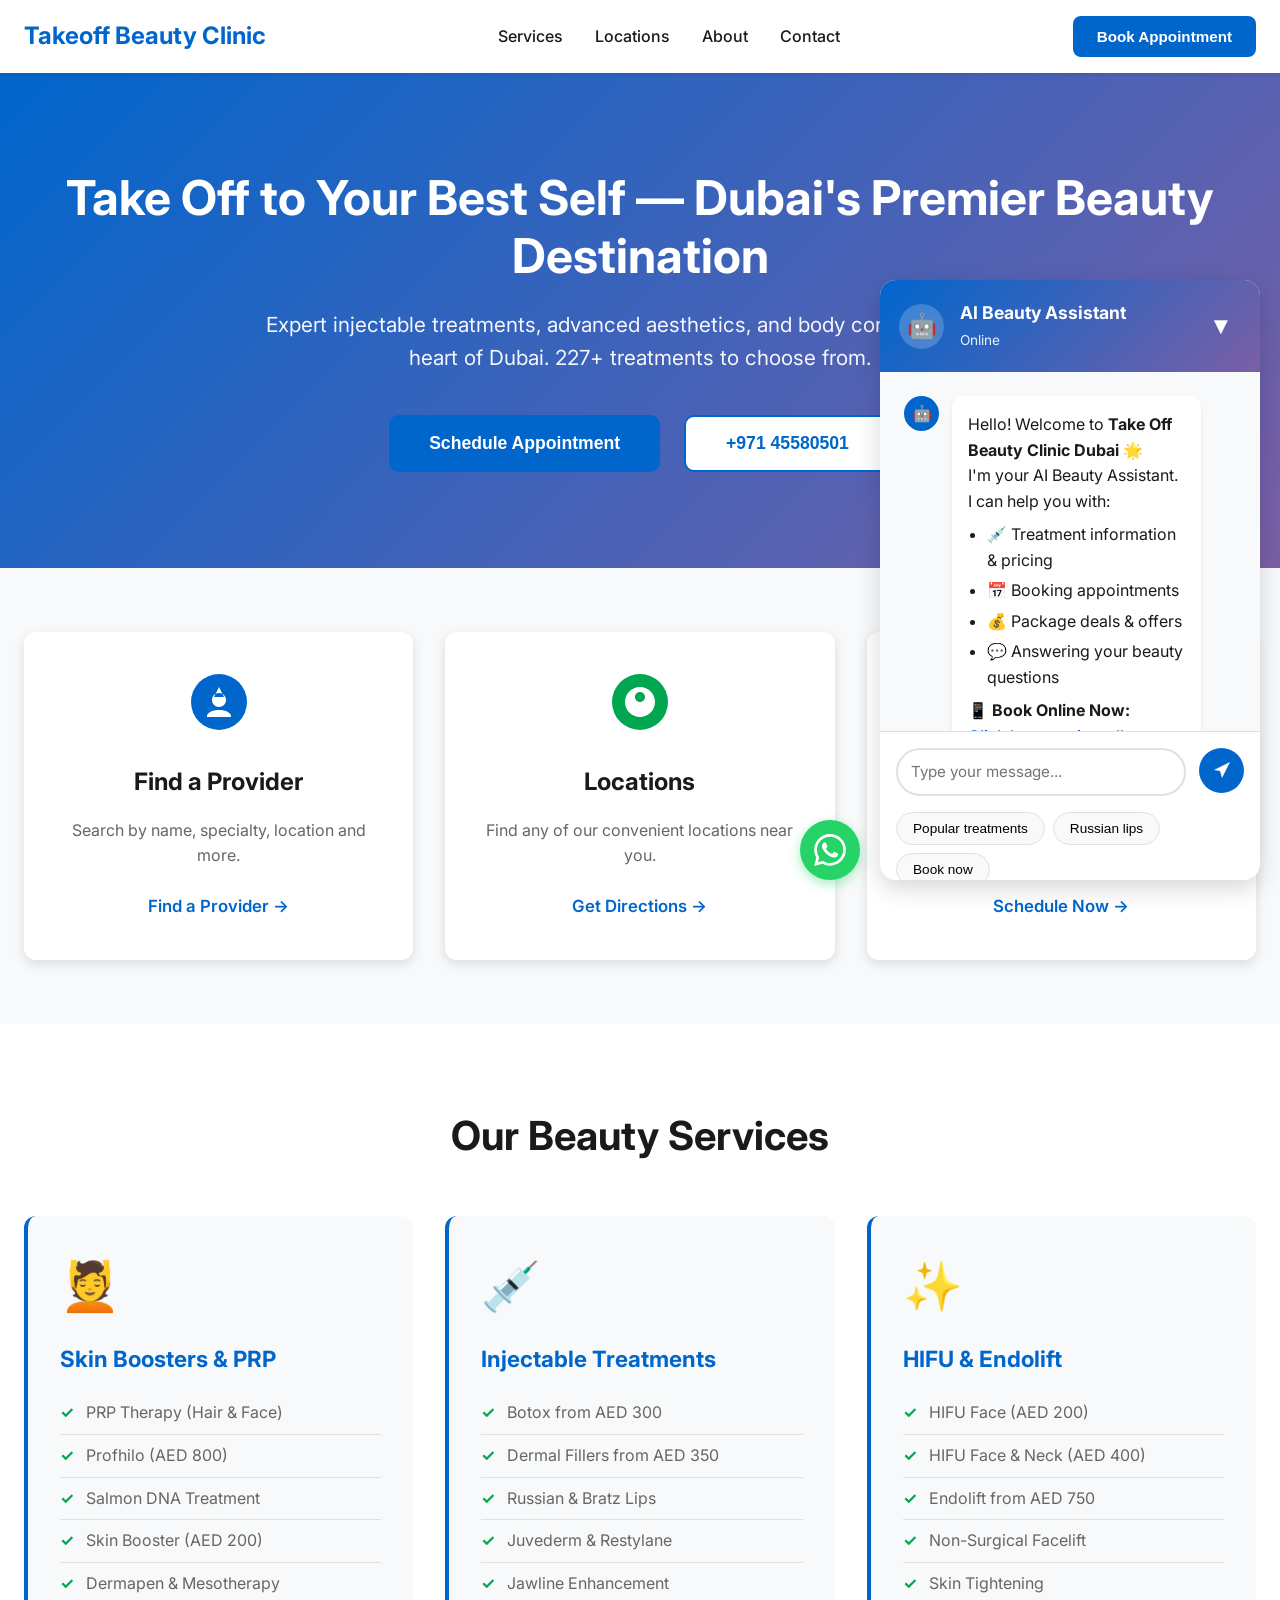
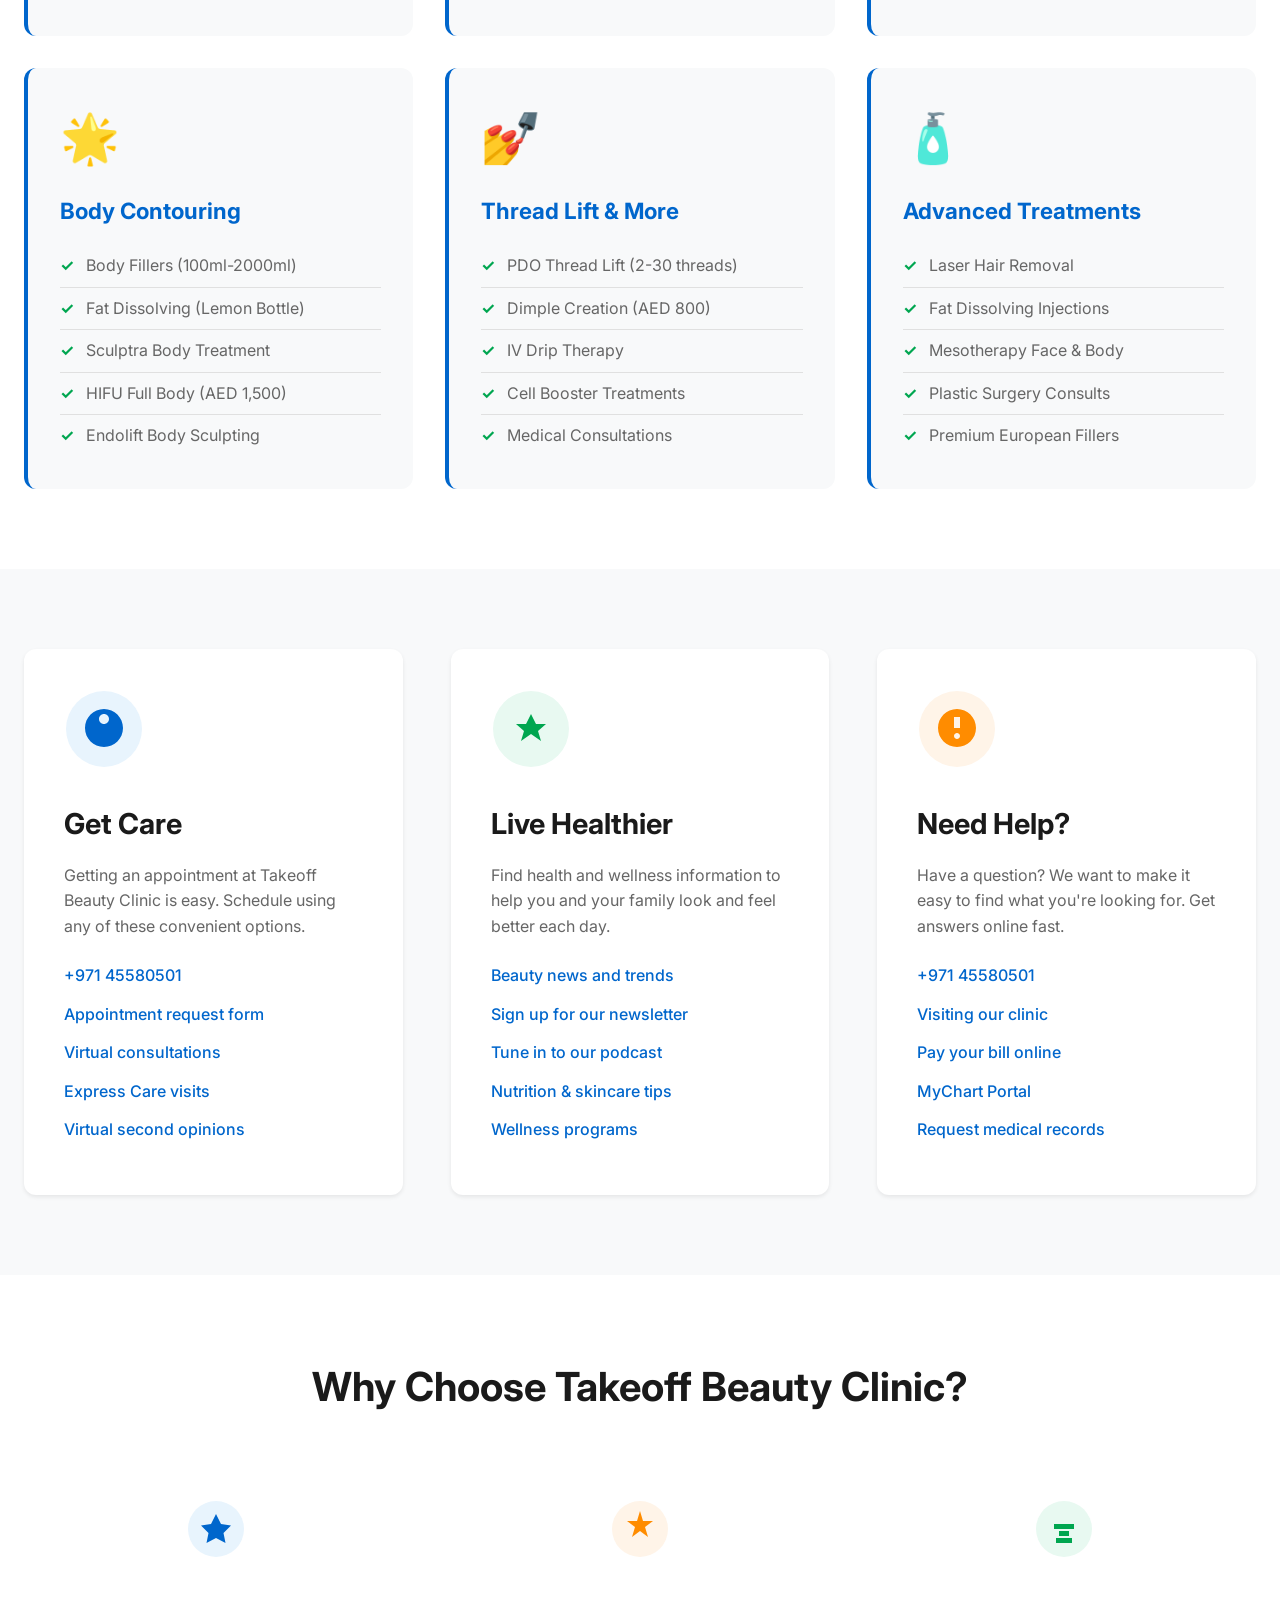
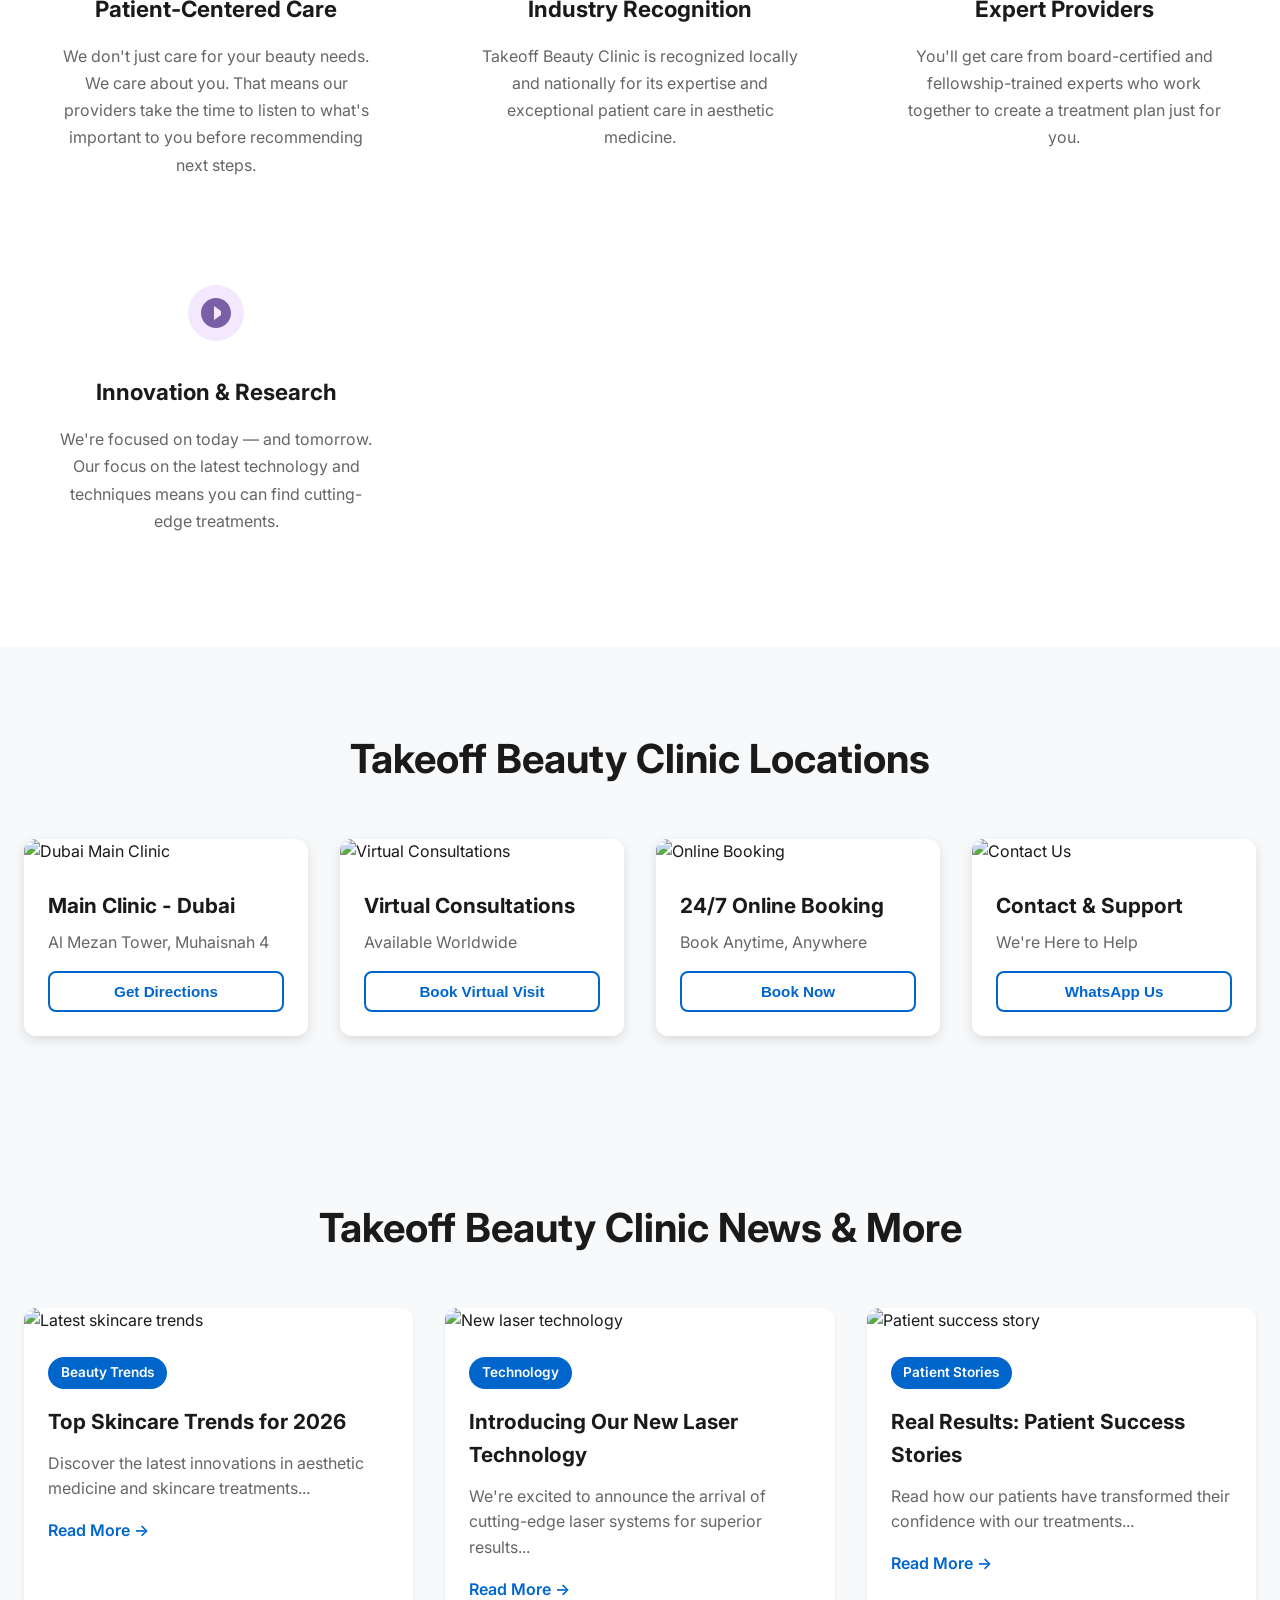
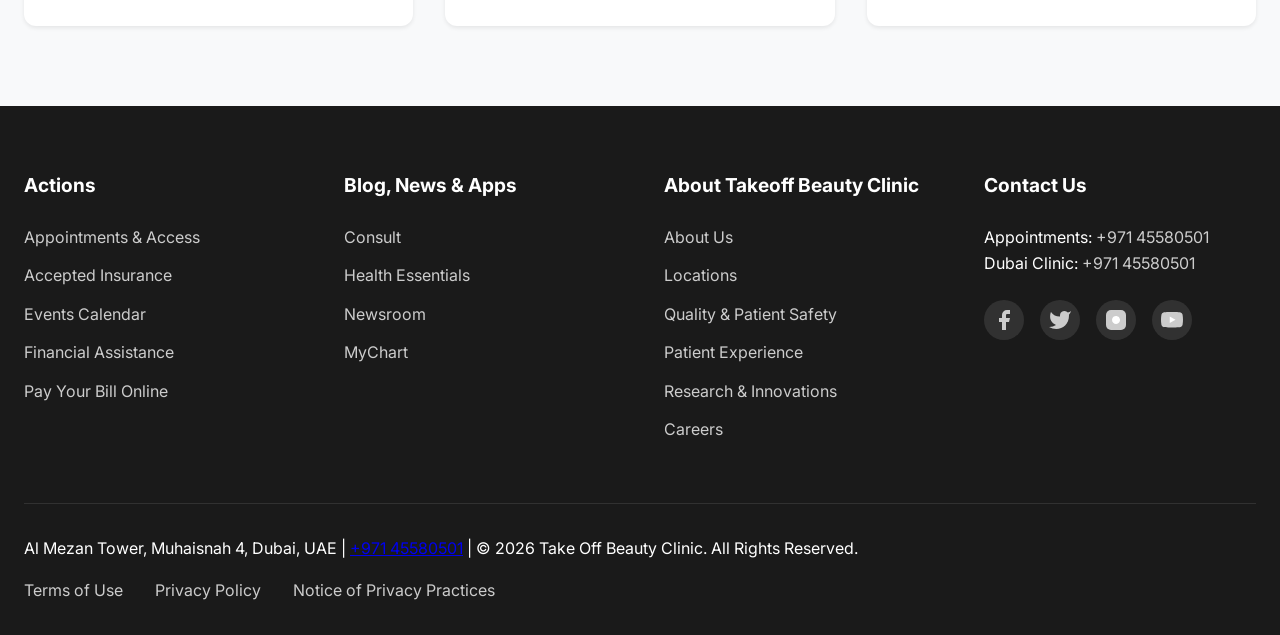
==== commit 60cbb2f4: "Configure GitHub Pages deployment for takeoffbeautyclinic.com" ====
--- a/index.html
+++ b/index.html
@@ -10,23 +10,23 @@
     <meta name="keywords" content="takeoff clinic, take off beauty clinic, takeoff clinic dubai, aesthetic clinic dubai, beauty clinic dubai, botox dubai, fillers dubai, russian lips dubai, hifu dubai, body contouring dubai, thread lift dubai, prp therapy dubai, cosmetic clinic dubai, dermal fillers dubai, anti wrinkle dubai, lip fillers dubai, aesthetic treatments dubai, beauty treatments dubai, muhaisnah clinic, cosmetic procedures dubai, non surgical facelift dubai">
     <meta name="author" content="Take Off Beauty Clinic">
     <meta name="robots" content="index, follow">
-    <link rel="canonical" href="https://takeoff-bot.github.io/takeoff-beauty-clinic/">
+    <link rel="canonical" href="https://takeoffbeautyclinic.com/">
     
     <!-- Open Graph / Facebook -->
     <meta property="og:type" content="website">
-    <meta property="og:url" content="https://takeoff-bot.github.io/takeoff-beauty-clinic/">
+    <meta property="og:url" content="https://takeoffbeautyclinic.com/">
     <meta property="og:title" content="Take Off Beauty Clinic Dubai | Best Aesthetic Treatments">
     <meta property="og:description" content="Dubai's premier aesthetic clinic offering 227+ treatments: Botox, Fillers, Russian Lips, HIFU, Body Contouring, Thread Lifts & more. Book your consultation today!">
-    <meta property="og:image" content="https://takeoff-bot.github.io/takeoff-beauty-clinic/og-image.jpg">
+    <meta property="og:image" content="https://takeoffbeautyclinic.com/og-image.jpg">
     <meta property="og:locale" content="en_AE">
     <meta property="og:site_name" content="Take Off Beauty Clinic">
     
     <!-- Twitter -->
     <meta property="twitter:card" content="summary_large_image">
-    <meta property="twitter:url" content="https://takeoff-bot.github.io/takeoff-beauty-clinic/">
+    <meta property="twitter:url" content="https://takeoffbeautyclinic.com/">
     <meta property="twitter:title" content="Take Off Beauty Clinic Dubai | Best Aesthetic Treatments">
     <meta property="twitter:description" content="Dubai's premier aesthetic clinic offering 227+ treatments: Botox, Fillers, Russian Lips, HIFU, Body Contouring & more.">
-    <meta property="twitter:image" content="https://takeoff-bot.github.io/takeoff-beauty-clinic/og-image.jpg">
+    <meta property="twitter:image" content="https://takeoffbeautyclinic.com/og-image.jpg">
     
     <!-- Local Business Schema -->
     <script type="application/ld+json">
@@ -36,10 +36,10 @@
       "name": "Take Off Beauty Clinic",
       "alternateName": ["Takeoff Clinic", "Takeoff Beauty Clinic", "Take Off Clinic Dubai"],
       "description": "Premier aesthetic clinic in Dubai offering 227+ beauty and cosmetic treatments including Botox, Fillers, Russian Lips, HIFU, Body Contouring, Thread Lifts, PRP Therapy and more.",
-      "url": "https://takeoff-bot.github.io/takeoff-beauty-clinic/",
+      "url": "https://takeoffbeautyclinic.com/",
       "telephone": "+971455805011",
       "priceRange": "AED 200 - AED 14000",
-      "image": "https://takeoff-bot.github.io/takeoff-beauty-clinic/og-image.jpg",
+      "image": "https://takeoffbeautyclinic.com/og-image.jpg",
       "address": {
         "@type": "PostalAddress",
         "streetAddress": "Al Mezan Tower, Muhaisnah 4",
--- a/styles.css
+++ b/styles.css
@@ -28,9 +28,15 @@
 }
 
 .container {
-    max-width: 1200px;
+    max-width: 1280px;
     margin: 0 auto;
-    padding: 0 20px;
+    padding: 0 24px;
+}
+
+@media (max-width: 768px) {
+    .container {
+        padding: 0 16px;
+    }
 }
 
 /* Header Styles */
@@ -1031,6 +1037,14 @@
 }
 
 /* Responsive Design */
+@media (max-width: 1024px) {
+    .cards-grid,
+    .services-grid {
+        grid-template-columns: repeat(2, 1fr);
+        gap: 1.5rem;
+    }
+}
+
 @media (max-width: 968px) {
     .nav {
         display: none;
@@ -1040,12 +1054,18 @@
         display: flex;
     }
 
+    .hero {
+        padding: 3rem 0;
+    }
+
     .hero-title {
-        font-size: 2.2rem;
+        font-size: 2rem;
+        line-height: 1.2;
     }
 
     .hero-subtitle {
-        font-size: 1.1rem;
+        font-size: 1rem;
+        margin: 1rem 0 1.5rem;
     }
 
     .cards-grid,
@@ -1054,45 +1074,73 @@
     .locations-grid,
     .providers-grid {
         grid-template-columns: 1fr;
+        gap: 1.25rem;
+    }
+
+    .section-title {
+        font-size: 2rem;
     }
 
     .chatbot {
         width: calc(100% - 40px);
         right: 20px;
         left: 20px;
+        max-height: 500px;
     }
 
     .footer-bottom {
         flex-direction: column;
         text-align: center;
+        gap: 0.5rem;
     }
 
     .footer-legal {
         flex-direction: column;
         gap: 0.5rem;
     }
+
+    .footer-grid {
+        grid-template-columns: 1fr;
+        gap: 2rem;
+    }
 }
 
 @media (max-width: 640px) {
+    .hero {
+        padding: 2rem 0;
+    }
+
     .hero-title {
-        font-size: 1.8rem;
+        font-size: 1.75rem;
     }
 
     .hero-subtitle {
-        font-size: 1rem;
+        font-size: 0.95rem;
     }
 
     .hero-actions {
         flex-direction: column;
+        width: 100%;
+        gap: 0.75rem;
     }
 
     .btn-primary-large,
     .btn-secondary-large {
         width: 100%;
+        font-size: 1rem;
+        padding: 0.875rem 1.5rem;
     }
 
     .section-title {
-        font-size: 2rem;
+        font-size: 1.75rem;
+    }
+
+    .header {
+        padding: 0.75rem 0;
+    }
+
+    .logo h1 {
+        font-size: 1.25rem;
     }
 
     .header-actions {
@@ -1100,10 +1148,11 @@
     }
 
     .whatsapp-btn {
-        bottom: 10px;
+        bottom: 80px;
         right: 10px;
         width: 50px;
         height: 50px;
+        z-index: 1499;
     }
 
     .whatsapp-btn svg {
@@ -1112,10 +1161,41 @@
     }
 
     .chatbot {
-        bottom: 70px;
+        bottom: 10px;
         right: 10px;
         left: 10px;
         width: calc(100% - 20px);
+        max-height: 70vh;
+    }
+
+    .chatbot-body {
+        max-height: calc(70vh - 150px);
+    }
+
+    .quick-actions {
+        gap: 0.5rem;
+        padding: 0.75rem;
+    }
+
+    .quick-btn {
+        padding: 0.5rem 0.75rem;
+        font-size: 0.85rem;
+    }
+
+    .card,
+    .service-card,
+    .location-card {
+        padding: 1.25rem;
+    }
+
+    .care-options-grid {
+        grid-template-columns: 1fr;
+    }
+
+    .modal-content {
+        width: 95%;
+        margin: 1rem;
+        padding: 1.5rem;
     }
 }
 
